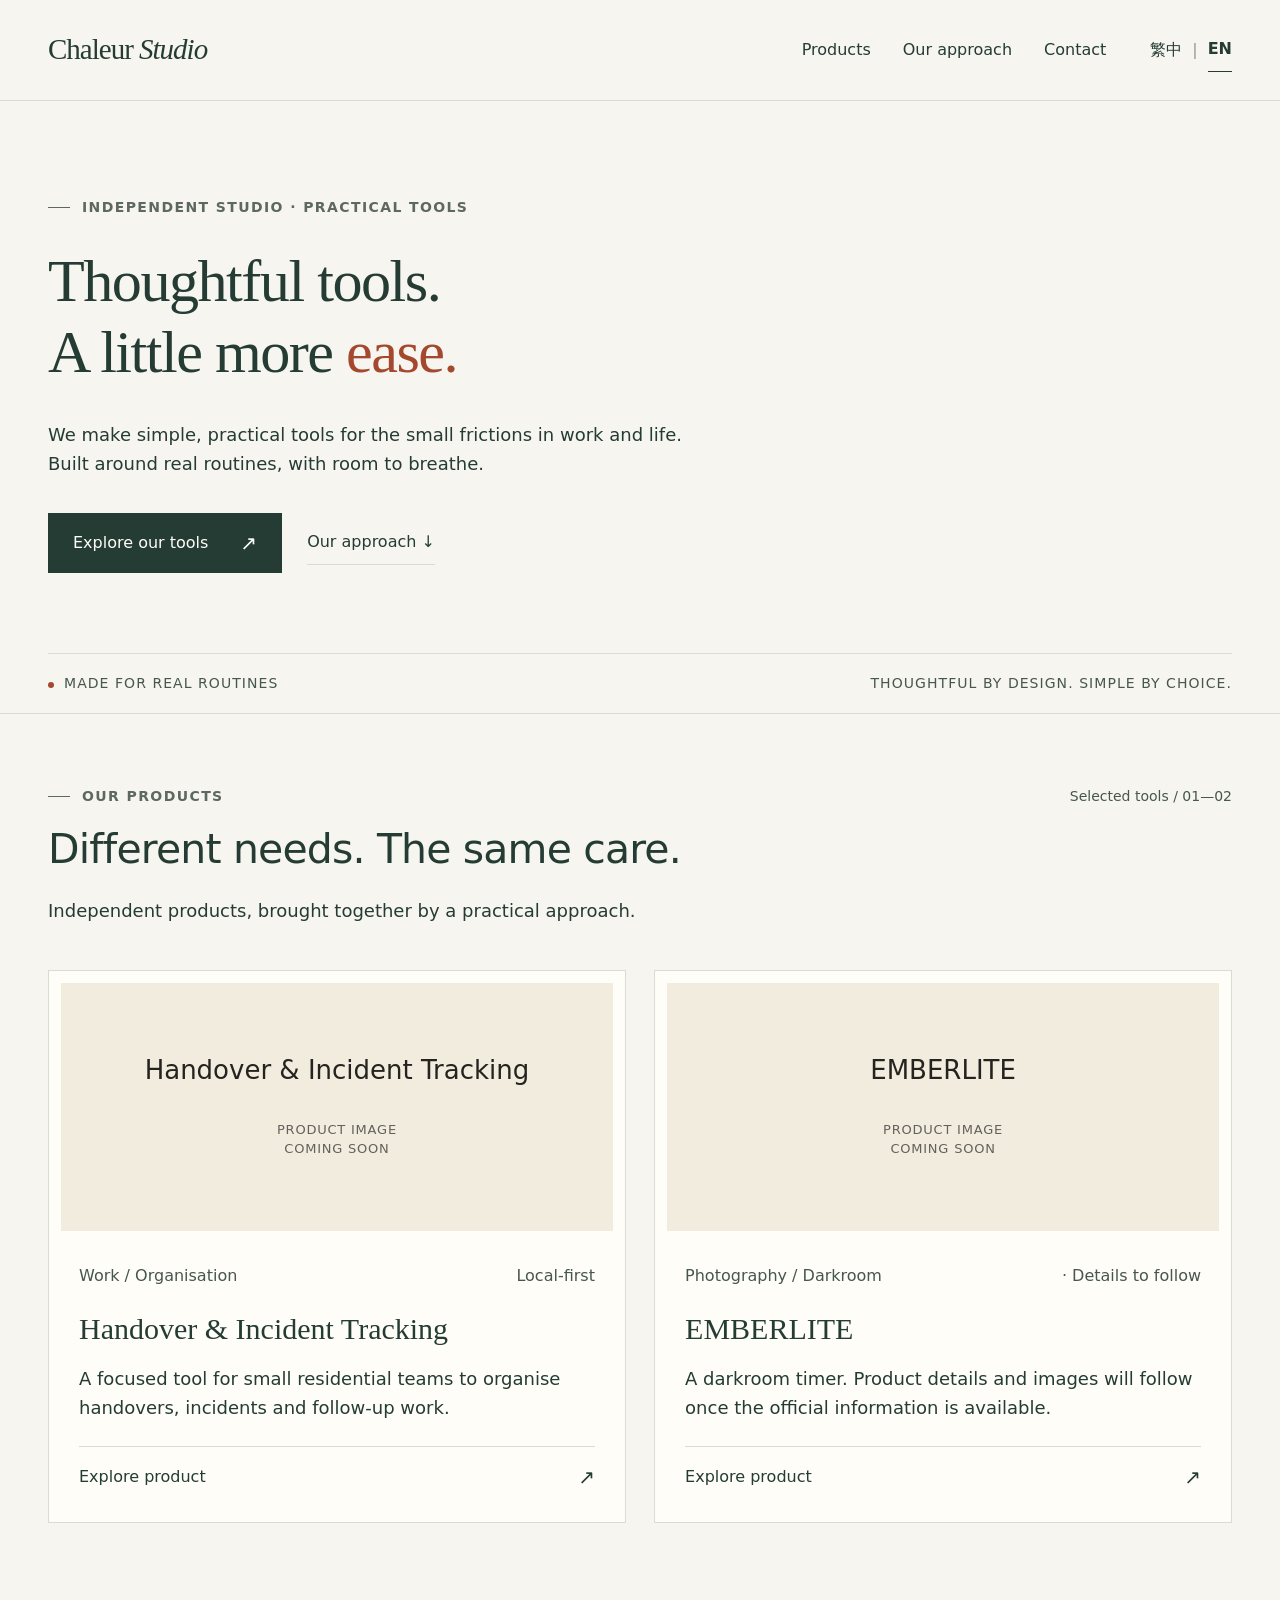
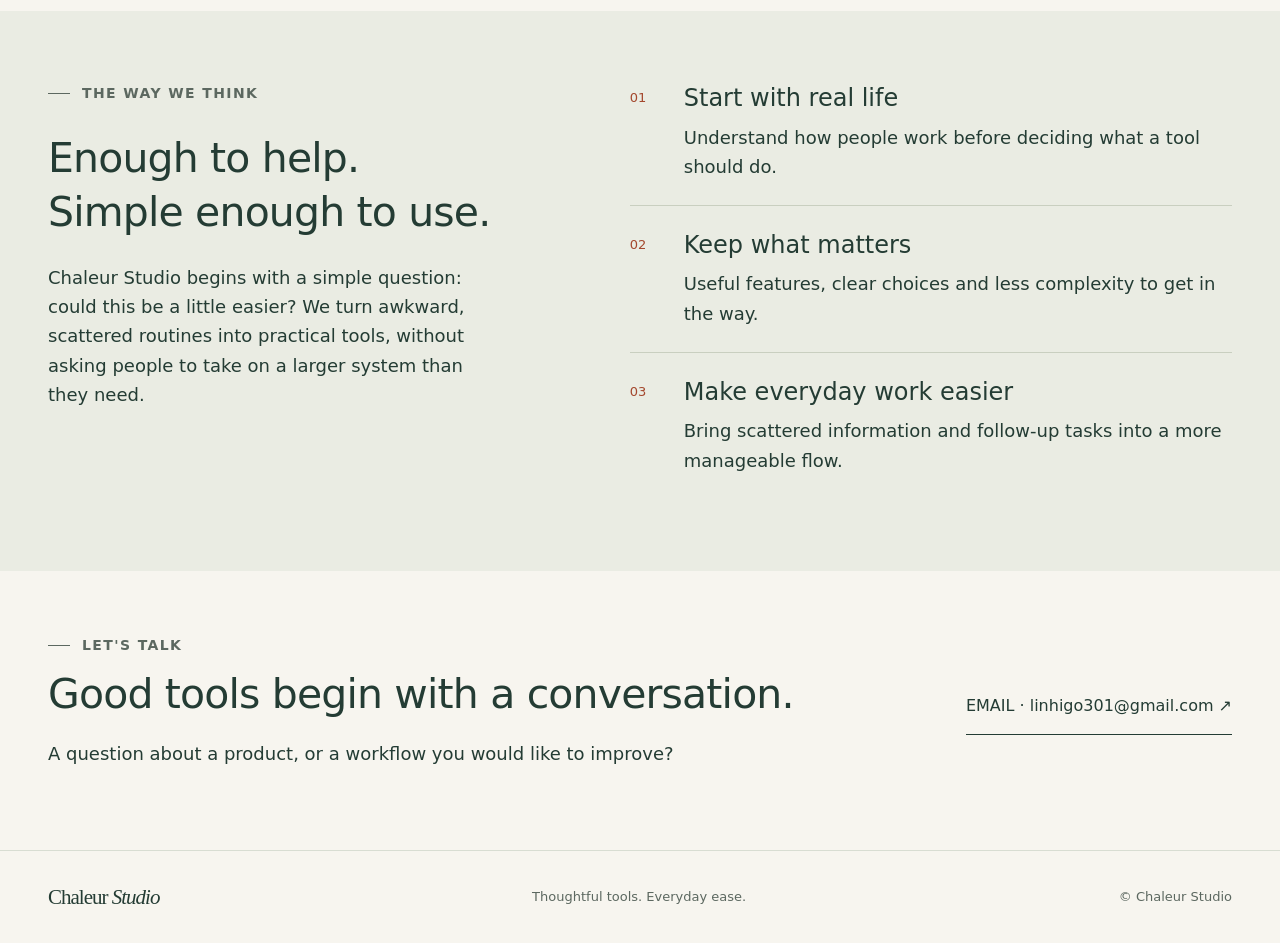
==== en/index.html @ 76243c12 "Refine homepage spacing, product alignment and supporting text hierarchy" ====
<!DOCTYPE html>
<html lang="en-GB">
<head>
<meta charset="UTF-8">
<meta name="viewport" content="width=device-width, initial-scale=1">
<meta name="description" content="Simple, practical tools for real work and everyday life. Explore independent products from Chaleur Studio.">
<meta name="theme-color" content="#f7f5ef">
<title>Chaleur Studio | Thoughtful, practical tools</title>
<link rel="alternate" hreflang="zh-TW" href="../">
<link rel="alternate" hreflang="en-GB" href="../en/">
<link rel="alternate" hreflang="x-default" href="../">
<link rel="stylesheet" href="../css/style.css?v=16990bb58be6">
<link rel="stylesheet" href="../css/home.css?v=366c74cbaa93">
<script src="../js/main.js" defer></script>
</head>
<body class="home">
<a class="skip" href="#main">Skip to content</a>
<header class="header"><div class="container header-inner"><a class="wordmark" href="../en/" aria-label="Chaleur Studio home">Chaleur <span>Studio</span></a><nav id="navigation" class="navigation" aria-label="Main navigation"><a href="../en/#products">Products</a><a href="../en/#approach">Our approach</a><a href="../en/#contact">Contact</a></nav><nav class="language" aria-label="Language"><a href="../" lang="zh-TW" hreflang="zh-TW" >繁中</a><span class="divider" aria-hidden="true">|</span><a href="../en/" lang="en-GB" hreflang="en-GB" aria-current=page>EN</a></nav><button class="menu-toggle" type="button" aria-controls="navigation" aria-expanded="false">Menu</button></div></header>
<main id="main"><div class="container"><section class="hero"><div><p class="eyebrow">Independent studio · Practical tools</p><h1>Thoughtful tools.<br>A little more <em>ease.</em></h1><p class="intro">We make simple, practical tools for the small frictions in work and life. Built around real routines, with room to breathe.</p><div class="actions"><a class="button" href="#products">Explore our tools<span class="arrow" aria-hidden="true">↗</span></a><a class="text-link" href="#approach">Our approach ↓</a></div></div></section><div class="hero-foot"><span><span class="dot"></span>Made for real routines</span><span>Thoughtful by design. Simple by choice.</span></div></div>
<section class="section products" id="products"><div class="container"><div class="section-heading"><div><div class="products-kicker"><p class="eyebrow">Our products</p><span class="section-number">Selected tools / 01—02</span></div><h2>Different needs. The same care.</h2><p>Independent products, brought together by a practical approach.</p></div></div><div class="product-grid"><article class="product-card"><div class="card-visual"><div class="placeholder-copy"><p class="placeholder-title">Handover & Incident Tracking</p><p class="placeholder-caption" lang="en-GB">PRODUCT IMAGE<br>COMING SOON</p></div></div><div class="card-content"><div class="meta"><span>Work / Organisation</span><span>Local-first</span></div><h3>Handover & Incident Tracking</h3><p>A focused tool for small residential teams to organise handovers, incidents and follow-up work.</p><a class="card-link" href="products/handover-system/"><span>Explore product</span><span class="arrow" aria-hidden="true">↗</span></a></div></article><article class="product-card"><div class="card-visual"><div class="placeholder-copy"><p class="placeholder-title">EMBERLITE</p><p class="placeholder-caption" lang="en-GB">PRODUCT IMAGE<br>COMING SOON</p></div></div><div class="card-content"><div class="meta"><span>Photography / Darkroom</span><span class="availability-note">· Details to follow</span></div><h3>EMBERLITE</h3><p>A darkroom timer. Product details and images will follow once the official information is available.</p><a class="card-link" href="products/emberlite/"><span>Explore product</span><span class="arrow" aria-hidden="true">↗</span></a></div></article></div></div></section>
<section class="section philosophy" id="approach"><div class="container philosophy-layout"><div><p class="eyebrow">The way we think</p><h2>Enough to help.<br>Simple enough to use.</h2><p class="lead">Chaleur Studio begins with a simple question: could this be a little easier? We turn awkward, scattered routines into practical tools, without asking people to take on a larger system than they need.</p></div><div><article class="principle"><span class="num">01</span><div><h3>Start with real life</h3><p>Understand how people work before deciding what a tool should do.</p></div></article><article class="principle"><span class="num">02</span><div><h3>Keep what matters</h3><p>Useful features, clear choices and less complexity to get in the way.</p></div></article><article class="principle"><span class="num">03</span><div><h3>Make everyday work easier</h3><p>Bring scattered information and follow-up tasks into a more manageable flow.</p></div></article></div></div></section><section class="contact" id="contact"><div class="container contact-inner"><div><p class="eyebrow">Let's talk</p><h2>Good tools begin with a conversation.</h2><p>A question about a product, or a workflow you would like to improve?</p></div><div class="contact-details"><a class="contact-email" href="mailto:linhigo301@gmail.com">EMAIL · linhigo301@gmail.com ↗</a></div></div></section></main>
<footer class="footer"><div class="container footer-inner"><a class="wordmark" href="../en/">Chaleur <span>Studio</span></a><p>Thoughtful tools. Everyday ease.</p><p>© Chaleur Studio</p></div></footer>
</body>
</html>
---- css/style.css ----
/* Chaleur Studio — shared styles. Typography tokens are the single source of truth. */
:root {
  --paper: #f7f5ef;
  --white: #fffdf8;
  --ink: #243c34;
  --muted: #5c6860;
  --muted-strong: #46574d;
  --line: #d8ddd2;
  --accent: #a4482e;
  --sage: #e6eadd;
  --placeholder-paper: #f2ecdf;
  --placeholder-ink: #24231f;
  --sans: "Microsoft JhengHei", "PingFang TC", "Noto Sans TC", system-ui, -apple-system, BlinkMacSystemFont, "Segoe UI", sans-serif;
  --serif: "Noto Serif TC", "Songti TC", "PMingLiU", Georgia, serif;
  --type-hero: clamp(3.5rem, 4.7vw, 4.5rem);
  --type-h2: clamp(2.5rem, 3.2vw, 3rem);
  --type-h3: 1.875rem;
  --type-principle: 1.5rem;
  --type-body: 1.125rem;
  --type-secondary: 1rem;
  --type-meta: .8125rem;
  --type-eyebrow: .875rem;
  --type-control: 1rem;
  --type-placeholder-title: clamp(1.5rem, 2vw, 1.75rem);
  --leading-hero: 1.18;
  --leading-heading: 1.3;
  --leading-body: 1.63;
}

/* Structure and component layout. */
* { box-sizing: border-box; }
html { scroll-behavior: smooth; scroll-padding-top: 100px; }
body { margin: 0; background: var(--paper); color: var(--ink); -webkit-font-smoothing: antialiased; }
a { color: inherit; text-underline-offset: 5px; }
a,button { -webkit-tap-highlight-color: transparent; }
a:focus-visible,button:focus-visible { outline: 3px solid var(--accent); outline-offset: 5px; }
::selection { background: #e1c5a7; color: var(--ink); }
.container { width: min(1184px,calc(100% - 96px)); margin-inline: auto; }
.skip { position: fixed; top: -100px; left: 16px; padding: 10px 20px; background: var(--ink); color: white; z-index: 20; }
.skip:focus { top: 10px; }
.header { border-bottom: 1px solid var(--line); background: var(--paper); }
.header-inner { min-height: 100px; display: flex; align-items: center; gap: 44px; }
.wordmark { text-decoration: none; white-space: nowrap; }
.navigation { display: flex; align-items: center; gap: 32px; margin-left: auto; }
.navigation a { text-decoration: none; }
.navigation a:hover,.language a:hover { color: var(--accent); }
.language { display: flex; align-items: center; gap: 10px; white-space: nowrap; }
.language a { text-decoration: none; }
.language [aria-current] { border-bottom: 1px solid var(--ink); }
.language .divider { color: #92998e; }
.menu-toggle { display: none; border: 1px solid var(--line); background: transparent; border-radius: 2px; color: var(--ink); padding: 6px 12px; }
.eyebrow { display: flex; align-items: center; gap: 12px; margin: 0 0 28px; }
.eyebrow::before { content: ''; width: 22px; height: 1px; background: currentColor; }
.hero { padding: 96px 0 80px; display: block; }
.hero h1 { margin: 0 0 32px; }
.hero .intro { max-width: 680px; }
.actions { display: flex; gap: 25px; align-items: center; flex-wrap: wrap; margin-top: 32px; }
.button { display: inline-flex; align-items: center; justify-content: space-between; gap: 32px; background: var(--ink); color: var(--white); padding: 13px 24px; text-decoration: none; border: 1px solid var(--ink); transition: background .18s; min-height: 48px; }
.button:hover { background: #395747; }
.text-link { text-decoration: none; border-bottom: 1px solid var(--line); padding-block: 8px; }
.hero-foot { border-top: 1px solid var(--line); padding: 18px 0; display: flex; justify-content: space-between; flex-wrap: wrap; gap: 12px 24px; }
.dot { display: inline-block; width: 6px; height: 6px; border-radius: 50%; background: var(--accent); margin-right: 10px; }
.section { padding: 90px 0; }
.section-heading { display: flex; align-items: flex-start; justify-content: space-between; gap: 28px; margin-bottom: 38px; }
.section h2,.contact h2 { margin: 0; }
.section-heading p { margin: 10px 0 0; }
.section-heading .eyebrow { margin-bottom: 12px; }
.section-number { flex-shrink: 0; margin-top: 38px; }
.products { border-top: 1px solid var(--line); }
.product-grid { display: grid; grid-template-columns: 1fr 1fr; gap: 30px; }
.product-card { border: 1px solid var(--line); background: var(--white); display: flex; flex-direction: column; min-width: 0; }
/* Product image slot: retain existing desktop/mobile heights for future images. */
.card-visual { height: 248px; flex-shrink: 0; display: flex; flex-direction: column; align-items: center; justify-content: center; gap: 16px; margin: 12px; padding: 24px; border-radius: 0; background: var(--placeholder-paper); color: var(--placeholder-ink); text-align: center; }
.placeholder-title { margin: 0; min-height: 2.6em; display: flex; align-items: center; justify-content: center; }
.placeholder-caption { margin: 0; }
.card-content { padding: 20px 30px 28px; display: flex; flex: 1; flex-direction: column; }
.meta { display: flex; justify-content: space-between; gap: 6px 16px; flex-wrap: wrap; align-items: baseline; }
.card-content h3 { margin: 15px 0 12px; }
.card-content p { min-height: 0; margin: 0 0 24px; }
.card-link { display: flex; align-items: center; justify-content: space-between; padding-top: 16px; border-top: 1px solid var(--line); text-decoration: none; margin-top: auto; min-height: 52px; }
.card-link:hover { color: var(--accent); }
.philosophy { background: #eaece3; }
.philosophy-layout { display: grid; grid-template-columns: 1fr 1.25fr; gap: 100px; }
.philosophy h2 { margin-bottom: 24px; }
.philosophy .lead { max-width: 420px; }
.principle { display: grid; grid-template-columns: 36px 1fr; gap: 18px; padding: 24px 0; border-top: 1px solid #c9cfc0; }
.principle:first-child { padding-top: 0; border-top: 0; }
.principle .num { color: var(--accent); padding-top: 4px; }
.principle h3 { margin: 0 0 8px; }
.principle p { margin: 0; }
.contact { padding: 80px 0; }
.contact-inner { display: flex; justify-content: space-between; align-items: center; gap: 32px; }
.contact .eyebrow { margin-bottom: 12px; }
.contact-email { text-decoration: none; border-bottom: 1px solid var(--ink); padding-bottom: 8px; overflow-wrap: anywhere; }
.contact-details p { text-align: left; }
.footer { border-top: 1px solid var(--line); padding: 25px 0; }
.footer-inner { display: flex; justify-content: space-between; align-items: center; gap: 20px; }
.footer .wordmark { color: var(--ink); }
.breadcrumb { margin-top: 36px; }
.breadcrumb a { text-decoration: none; }
.product-hero { max-width: 840px; padding: 60px 0; }
.product-hero h1 { margin: 0 0 24px; }
.product-hero .intro { max-width: 700px; }
.chips { display: flex; gap: 10px; flex-wrap: wrap; margin-top: 25px; }
.chip { border: 1px solid var(--line); padding: 5px 12px; border-radius: 2px; }
.detail-grid { display: grid; grid-template-columns: 1fr 2fr; gap: 64px; padding: 58px 0; border-top: 1px solid var(--line); }
.detail-grid h2 { margin: 0; }
.detail-grid p { margin: 0 0 18px; }
.feature-grid { display: grid; grid-template-columns: 1fr 1fr; gap: 14px 28px; padding: 0; margin: 0; list-style: none; }
.feature-grid li { padding: 12px 0; border-bottom: 1px solid var(--line); }
.feature-grid li::before { content: '↗'; margin-right: 10px; color: var(--accent); }
.callout { background: var(--sage); padding: 28px; border-left: 2px solid #8c9d77; }
.callout p:last-child { margin-bottom: 0; }
.market-list { display: grid; gap: 12px; }
.market-row { display: flex; justify-content: space-between; gap: 8px 20px; border-bottom: 1px solid var(--line); padding: 12px 0; flex-wrap: wrap; }
.status { white-space: nowrap; }
.screenshot-placeholder { aspect-ratio: 16/9; background: #e9ebe3; border: 1px dashed #b7bfae; display: flex; align-items: center; justify-content: center; flex-direction: column; gap: 10px; text-align: center; padding: 24px; width: 100%; }
.placeholder-icon { width: 49px; height: 35px; border: 1px solid #909e85; position: relative; margin-bottom: 8px; }
.placeholder-icon::after { content: ''; position: absolute; left: 9px; bottom: 7px; width: 25px; height: 12px; border-left: 1px solid #909e85; border-top: 1px solid #909e85; transform: skewY(-20deg); }
figure { margin: 0; }
figcaption { margin-top: 12px; }
.download-grid { display: grid; grid-template-columns: 1fr 1fr; gap: 16px; }
.download-item { border: 1px solid var(--line); padding: 22px; }
.download-item h3 { margin: 0 0 8px; }
.download-item p { margin-bottom: 18px; }
.unavailable { display: inline-block; background: #e9eae2; padding: 5px 12px; }
.product-bottom { margin: 35px 0 65px; }
.detail-grid .eyebrow { margin-bottom: 16px; }
.detail-grid > * { min-width: 0; }
.navigation a, .language a { padding-block: 8px; }
.hero > div { max-width: 1050px; }
.hero .actions { margin-top: 34px; }
.contact-inner > div { min-width: 0; }
.contact-details { flex-shrink: 0; }
.detail-grid .market-note { margin-top: 18px; }

/* Base Typography */
body { font-family: var(--sans); font-size: var(--type-body); line-height: var(--leading-body); letter-spacing: normal; }
button { font: inherit; }
/* Heading */
.hero h1, .product-hero h1 { font-family: var(--serif); font-size: var(--type-hero); font-weight: 500; line-height: var(--leading-hero); letter-spacing: -.025em; }
.hero h1 em { font-style: normal; color: var(--accent); }
.section h2, .contact h2, .detail-grid h2 { font-family: var(--sans); font-size: var(--type-h2); font-weight: 500; line-height: var(--leading-heading); letter-spacing: -.02em; text-wrap: pretty; }
.card-content h3 { font-family: var(--serif); font-size: var(--type-h3); font-weight: 500; line-height: var(--leading-heading); }
.principle h3, .download-item h3 { font-size: var(--type-principle); font-weight: 500; line-height: var(--leading-heading); }
/* Body: reading text inherits the base size and leading; no label overrides. */
.hero .intro, .product-hero .intro, .section-heading p:not(.eyebrow), .card-content p, .philosophy .lead, .principle p, .contact-inner > div:not(.contact-details) > p:not(.eyebrow), .detail-grid p:not(.eyebrow), .feature-grid li, .market-row { font-size: var(--type-body); line-height: var(--leading-body); color: var(--ink); }
.detail-grid > div { max-width: 44rem; }
/* Secondary */
.breadcrumb, .chip, .unavailable, .screenshot-placeholder span, figcaption, .meta { font-size: var(--type-secondary); color: var(--muted-strong); }
.status { font-size: var(--type-secondary); color: var(--accent); }
.screenshot-placeholder strong { font-size: var(--type-body); font-weight: 500; }
/* Metadata */
.hero-foot, .principle .num, .footer-inner, .section-number { font-size: var(--type-meta); }
.hero-foot, .footer-inner, .section-number { color: var(--muted); }
.eyebrow { font-size: var(--type-eyebrow); font-weight: 600; line-height: 1.5; letter-spacing: .1em; text-transform: uppercase; color: var(--muted); }
.hero-foot { letter-spacing: .075em; text-transform: uppercase; }
.meta { letter-spacing: normal; text-transform: none; }
/* Components */
.language [aria-current] { font-weight: 700; }
.wordmark { font-family: Georgia, 'Noto Serif TC', 'PMingLiU', serif; font-size: 29px; letter-spacing: -1px; }
.wordmark span { font-style: italic; font-weight: normal; }
.footer .wordmark { font-size: 21px; }
.placeholder-title { font-family: var(--sans); font-size: var(--type-placeholder-title); font-weight: 500; font-style: normal; line-height: var(--leading-heading); letter-spacing: normal; }
.placeholder-caption { font-family: var(--sans); font-size: var(--type-meta); font-weight: 400; line-height: 1.5; letter-spacing: .06em; }
.navigation, .language, .button, .text-link, .card-link, .js .menu-toggle { font-size: var(--type-control); }
.navigation a, .language a, .text-link { display: inline-flex; align-items: center; min-height: 44px; }
.contact-email, .contact-details p { font-family: var(--sans); font-size: var(--type-secondary); line-height: var(--leading-body); color: var(--ink); }
.contact-email { display: inline-flex; align-items: center; min-height: 48px; }
.arrow { font-size: 1.25rem; font-weight: 400; }
.hero > div, .philosophy-layout > div { min-width: 0; }
/* English keeps its own word wrapping; the logo retains its existing typeface. */
:lang(en-GB) h1, :lang(en-GB) h2, :lang(en-GB) h3 { overflow-wrap: break-word; }

/* Responsive: token changes and necessary layout adaptations only. */
@media(max-width:1000px) {
  :root { --type-hero: clamp(3rem, 6.5vw, 3.75rem); --type-h2: 2.5rem; --type-h3: 1.75rem; }
  .container { width: calc(100% - 56px); }
  .header-inner { gap: 20px; }
  .navigation { gap: 18px; }
  .hero { padding: 72px 0 64px; }
  .philosophy-layout { gap: 50px; }
  .detail-grid { gap: 35px; grid-template-columns: 1fr 2fr; }
  .card-content { padding: 20px 24px 26px; }
  .product-grid { gap: 24px; }
  .meta { flex-direction: column; align-items: flex-start; }
  .section-heading { flex-wrap: wrap; gap: 12px; }
  .section-number { margin-top: 0; }
  .contact-inner { align-items: flex-start; flex-direction: column; gap: 24px; }
  .download-grid { grid-template-columns: 1fr; }
}
@media(max-width:700px) {
  :root { --type-hero: clamp(2.375rem, 10vw, 2.75rem); --type-h2: clamp(1.875rem, 8vw, 2.25rem); --type-h3: 1.625rem; --type-body: 1.0625rem; --type-secondary: .9375rem; --type-eyebrow: .8125rem; }
  html { scroll-padding-top: 20px; }
  .container { width: calc(100% - 40px); }
  .header-inner { min-height: 80px; gap: 10px; flex-wrap: wrap; padding: 18px 0; }
  .wordmark { font-size: 24px; }
  .language { margin-left: auto; gap: 7px; }
  .navigation { width: 100%; order: 4; justify-content: space-between; gap: 18px; margin: 0; padding-top: 10px; border-top: 1px solid var(--line); }
  .js .menu-toggle { display: block; order: 3; padding: 6px 10px; min-height: 44px; }
  .js .navigation[data-open='false'] { display: none; }
  .hero { padding: 52px 0; }
  .eyebrow { margin-bottom: 22px; gap: 10px; letter-spacing: .075em; }
  .hero-foot { gap: 8px; flex-direction: column; }
  .hero-foot span:last-child { text-align: left; }
  .section { padding: 58px 0; }
  .section-heading { margin-bottom: 26px; }
  .section-number { display: none; }
  .product-grid { grid-template-columns: 1fr; gap: 24px; }
  .card-visual { height: 230px; }
  .philosophy-layout { grid-template-columns: 1fr; gap: 30px; }
  .philosophy .lead { max-width: none; }
  .contact { padding: 55px 0; }
  .contact-inner { align-items: flex-start; flex-direction: column; gap: 18px; }
  .footer-inner { align-items: flex-start; flex-direction: column; gap: 8px; }
  .footer-inner p { margin: 0; }
  .detail-grid { grid-template-columns: 1fr; gap: 22px; padding: 36px 0; }
  .product-hero { padding: 40px 0; }
  .feature-grid { gap: 8px 18px; }
  .screenshot-placeholder { min-height: 210px; }
  .product-bottom { margin-bottom: 40px; }
  .hero .intro br { display: none; }
  .hero .eyebrow { flex-wrap: wrap; }
  .card-content { padding: 20px 24px 24px; }
  .contact-details { max-width: 100%; }
  .market-row { flex-direction: column; gap: 4px; }
}
@media(max-width:380px) {
  .header-inner { gap: 9px; }
  .feature-grid { grid-template-columns: 1fr; }
  .header-inner .wordmark { flex-basis: 100%; }
  .language { margin-left: 0; margin-right: auto; }
  .card-content { padding-inline: 18px; }
}
@media(prefers-reduced-motion:reduce) {
  html { scroll-behavior: auto; }
  *,*::before,*::after { transition: none!important; }
}
---- css/home.css ----
/* Homepage spacing and component hierarchy; shared typography tokens stay unchanged. */
.home .hero-foot { align-items: center; font-size: 14px; color: var(--muted-strong); }
.home .products { padding: 72px 0 88px; }
.home .philosophy { padding: 72px 0; }
.home .contact { padding: 64px 0; }
.home .footer { padding: 22px 0; }
.home .section-heading { margin-bottom: 44px; }
.home .section-heading > div { width: 100%; min-width: 0; }
.products-kicker { display: flex; justify-content: space-between; align-items: center; gap: 24px; margin-bottom: 16px; }
.home .products-kicker .eyebrow { margin: 0; }
.home .section-number { display: block; margin: 0; font-size: 14px; font-weight: 500; line-height: 1.5; color: var(--muted-strong); }
.home .section-heading p:not(.eyebrow) { margin: 20px 0 0; }
.home .product-grid { gap: clamp(24px, 2.2vw, 32px); max-width: 1184px; }
.home .card-visual { margin-bottom: 0; }
.placeholder-copy { display: flex; flex-direction: column; align-items: center; justify-content: center; gap: 32px; max-width: 100%; }
.home .placeholder-title { min-height: 0; font-size: clamp(26px, 2vw, 30px); font-weight: 500; }
.home .placeholder-caption { font-size: 13px; color: #62615c; }
.home .card-content { padding: 32px 30px 28px; }
.home .card-content h3 { margin: 20px 0 16px; }
.home .card-content p { margin-bottom: 24px; }
.home .card-link { padding-top: 12px; min-height: 48px; }
.availability-note { font-size: var(--type-secondary); white-space: nowrap; }
@media(max-width:1100px) {
  .home .products { padding: 64px 0 72px; }
  .home .philosophy { padding: 64px 0; }
  .home .contact { padding: 56px 0; }
  .home .section-heading { margin-bottom: 40px; }
  .home .card-content { padding: 30px 24px 26px; }
  .home .meta { flex-direction: column; align-items: flex-start; gap: 6px; }
}
@media(max-width:700px) {
  .home .hero-foot { align-items: flex-start; font-size: 13px; gap: 10px; }
  .home .products { padding: 48px 0 56px; }
  .home .philosophy { padding: 48px 0; }
  .home .contact { padding: 40px 0; }
  .home .footer { padding: 20px 0; }
  .home .section-heading { margin-bottom: 36px; }
  .home .section-heading p:not(.eyebrow) { margin-top: 16px; }
  .products-kicker { gap: 12px; flex-wrap: wrap; }
  .home .product-grid { gap: 36px; }
  .home .card-visual { height: 220px; }
  .home .card-content { padding: 28px 24px 24px; }
}
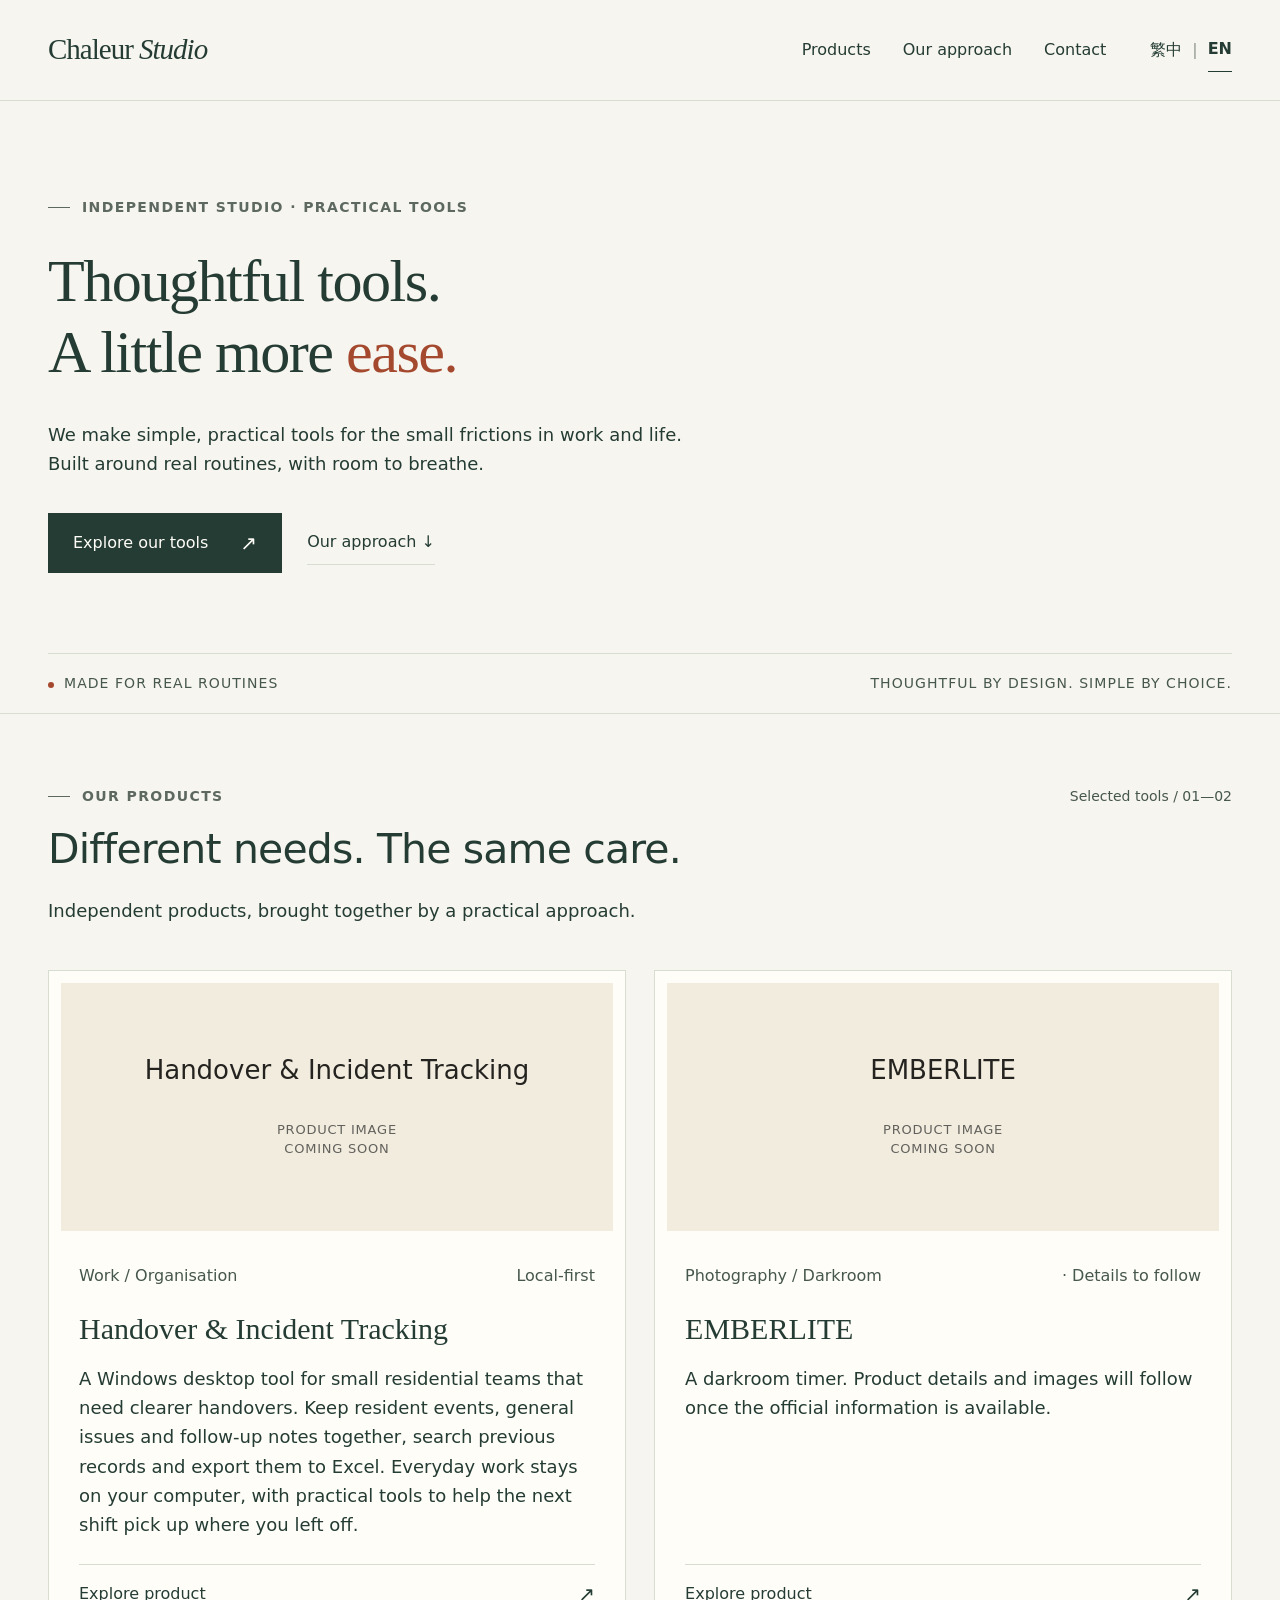
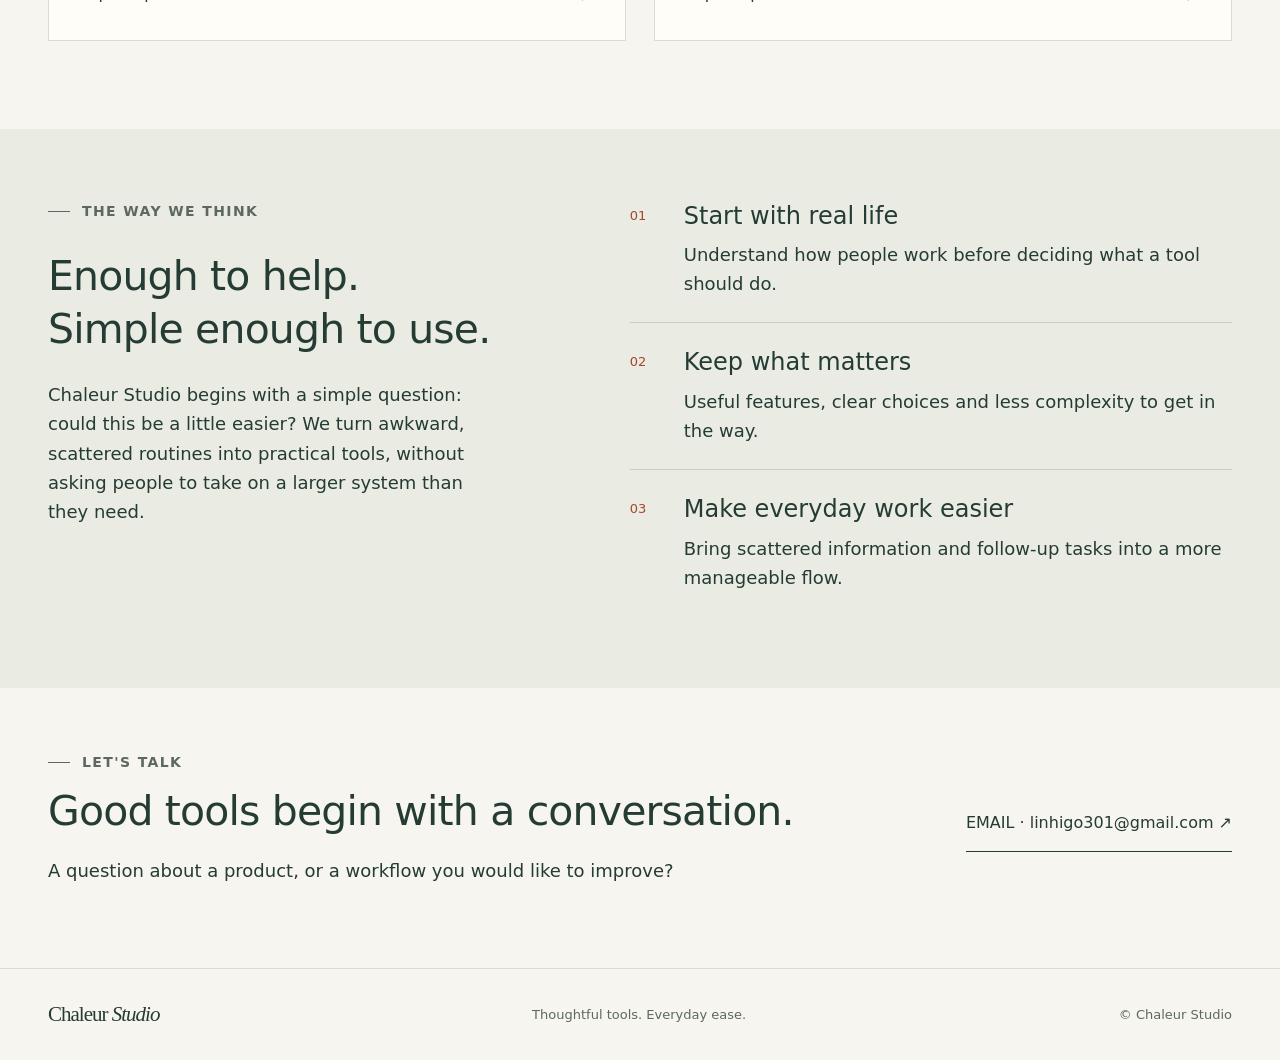
==== commit ab40e73c: "Publish bilingual handover product page with six demo screenshots" ====
--- a/en/index.html
+++ b/en/index.html
@@ -9,7 +9,7 @@
 <link rel="alternate" hreflang="zh-TW" href="../">
 <link rel="alternate" hreflang="en-GB" href="../en/">
 <link rel="alternate" hreflang="x-default" href="../">
-<link rel="stylesheet" href="../css/style.css?v=16990bb58be6">
+<link rel="stylesheet" href="../css/style.css?v=08535d0caf4a">
 <link rel="stylesheet" href="../css/home.css?v=366c74cbaa93">
 <script src="../js/main.js" defer></script>
 </head>
@@ -17,7 +17,7 @@
 <a class="skip" href="#main">Skip to content</a>
 <header class="header"><div class="container header-inner"><a class="wordmark" href="../en/" aria-label="Chaleur Studio home">Chaleur <span>Studio</span></a><nav id="navigation" class="navigation" aria-label="Main navigation"><a href="../en/#products">Products</a><a href="../en/#approach">Our approach</a><a href="../en/#contact">Contact</a></nav><nav class="language" aria-label="Language"><a href="../" lang="zh-TW" hreflang="zh-TW" >繁中</a><span class="divider" aria-hidden="true">|</span><a href="../en/" lang="en-GB" hreflang="en-GB" aria-current=page>EN</a></nav><button class="menu-toggle" type="button" aria-controls="navigation" aria-expanded="false">Menu</button></div></header>
 <main id="main"><div class="container"><section class="hero"><div><p class="eyebrow">Independent studio · Practical tools</p><h1>Thoughtful tools.<br>A little more <em>ease.</em></h1><p class="intro">We make simple, practical tools for the small frictions in work and life. Built around real routines, with room to breathe.</p><div class="actions"><a class="button" href="#products">Explore our tools<span class="arrow" aria-hidden="true">↗</span></a><a class="text-link" href="#approach">Our approach ↓</a></div></div></section><div class="hero-foot"><span><span class="dot"></span>Made for real routines</span><span>Thoughtful by design. Simple by choice.</span></div></div>
-<section class="section products" id="products"><div class="container"><div class="section-heading"><div><div class="products-kicker"><p class="eyebrow">Our products</p><span class="section-number">Selected tools / 01—02</span></div><h2>Different needs. The same care.</h2><p>Independent products, brought together by a practical approach.</p></div></div><div class="product-grid"><article class="product-card"><div class="card-visual"><div class="placeholder-copy"><p class="placeholder-title">Handover & Incident Tracking</p><p class="placeholder-caption" lang="en-GB">PRODUCT IMAGE<br>COMING SOON</p></div></div><div class="card-content"><div class="meta"><span>Work / Organisation</span><span>Local-first</span></div><h3>Handover & Incident Tracking</h3><p>A focused tool for small residential teams to organise handovers, incidents and follow-up work.</p><a class="card-link" href="products/handover-system/"><span>Explore product</span><span class="arrow" aria-hidden="true">↗</span></a></div></article><article class="product-card"><div class="card-visual"><div class="placeholder-copy"><p class="placeholder-title">EMBERLITE</p><p class="placeholder-caption" lang="en-GB">PRODUCT IMAGE<br>COMING SOON</p></div></div><div class="card-content"><div class="meta"><span>Photography / Darkroom</span><span class="availability-note">· Details to follow</span></div><h3>EMBERLITE</h3><p>A darkroom timer. Product details and images will follow once the official information is available.</p><a class="card-link" href="products/emberlite/"><span>Explore product</span><span class="arrow" aria-hidden="true">↗</span></a></div></article></div></div></section>
+<section class="section products" id="products"><div class="container"><div class="section-heading"><div><div class="products-kicker"><p class="eyebrow">Our products</p><span class="section-number">Selected tools / 01—02</span></div><h2>Different needs. The same care.</h2><p>Independent products, brought together by a practical approach.</p></div></div><div class="product-grid"><article class="product-card"><div class="card-visual"><div class="placeholder-copy"><p class="placeholder-title">Handover & Incident Tracking</p><p class="placeholder-caption" lang="en-GB">PRODUCT IMAGE<br>COMING SOON</p></div></div><div class="card-content"><div class="meta"><span>Work / Organisation</span><span>Local-first</span></div><h3>Handover & Incident Tracking</h3><p>A Windows desktop tool for small residential teams that need clearer handovers. Keep resident events, general issues and follow-up notes together, search previous records and export them to Excel. Everyday work stays on your computer, with practical tools to help the next shift pick up where you left off.</p><a class="card-link" href="products/handover-system/"><span>Explore product</span><span class="arrow" aria-hidden="true">↗</span></a></div></article><article class="product-card"><div class="card-visual"><div class="placeholder-copy"><p class="placeholder-title">EMBERLITE</p><p class="placeholder-caption" lang="en-GB">PRODUCT IMAGE<br>COMING SOON</p></div></div><div class="card-content"><div class="meta"><span>Photography / Darkroom</span><span class="availability-note">· Details to follow</span></div><h3>EMBERLITE</h3><p>A darkroom timer. Product details and images will follow once the official information is available.</p><a class="card-link" href="products/emberlite/"><span>Explore product</span><span class="arrow" aria-hidden="true">↗</span></a></div></article></div></div></section>
 <section class="section philosophy" id="approach"><div class="container philosophy-layout"><div><p class="eyebrow">The way we think</p><h2>Enough to help.<br>Simple enough to use.</h2><p class="lead">Chaleur Studio begins with a simple question: could this be a little easier? We turn awkward, scattered routines into practical tools, without asking people to take on a larger system than they need.</p></div><div><article class="principle"><span class="num">01</span><div><h3>Start with real life</h3><p>Understand how people work before deciding what a tool should do.</p></div></article><article class="principle"><span class="num">02</span><div><h3>Keep what matters</h3><p>Useful features, clear choices and less complexity to get in the way.</p></div></article><article class="principle"><span class="num">03</span><div><h3>Make everyday work easier</h3><p>Bring scattered information and follow-up tasks into a more manageable flow.</p></div></article></div></div></section><section class="contact" id="contact"><div class="container contact-inner"><div><p class="eyebrow">Let's talk</p><h2>Good tools begin with a conversation.</h2><p>A question about a product, or a workflow you would like to improve?</p></div><div class="contact-details"><a class="contact-email" href="mailto:linhigo301@gmail.com">EMAIL · linhigo301@gmail.com ↗</a></div></div></section></main>
 <footer class="footer"><div class="container footer-inner"><a class="wordmark" href="../en/">Chaleur <span>Studio</span></a><p>Thoughtful tools. Everyday ease.</p><p>© Chaleur Studio</p></div></footer>
 </body>
--- a/css/style.css
+++ b/css/style.css
@@ -236,3 +236,25 @@
   html { scroll-behavior: auto; }
   *,*::before,*::after { transition: none!important; }
 }
+
+/* Product handoff screenshots keep their native aspect ratio and original pixels. */
+.preview-notice { padding: 24px 28px; margin-bottom: 28px; border-left: 3px solid var(--accent); background: var(--sage); }
+.preview-notice strong { font-size: var(--type-eyebrow); letter-spacing: .08em; color: var(--accent); }
+.preview-notice p { margin: 10px 0 0; }
+.product-screen img { display: block; width: 100%; max-width: 100%; height: auto; border: 1px solid var(--line); }
+.product-screen > a { display: block; }
+.product-screen figcaption { max-width: 960px; }
+.screen-note { display: block; margin: 6px 0; }
+.workflow-feature { padding-bottom: 56px; }
+.workflow-feature .detail-grid { padding-bottom: 28px; }
+.pending-list { margin: 0 0 24px; padding-left: 1.3em; }
+.pending-list li { padding-bottom: 12px; }
+.version-detail { padding: 28px 0; border-block: 1px solid var(--line); }
+.version-detail summary { cursor: pointer; padding: 12px 0; font-size: var(--type-body); }
+.version-detail summary:focus-visible { outline: 3px solid var(--accent); outline-offset: 4px; }
+@media(max-width:700px) {
+  .preview-notice { padding: 20px; }
+  .workflow-feature { padding-bottom: 36px; }
+}
+
+.supplemental-screen { max-width: 956px; margin-inline: auto; }
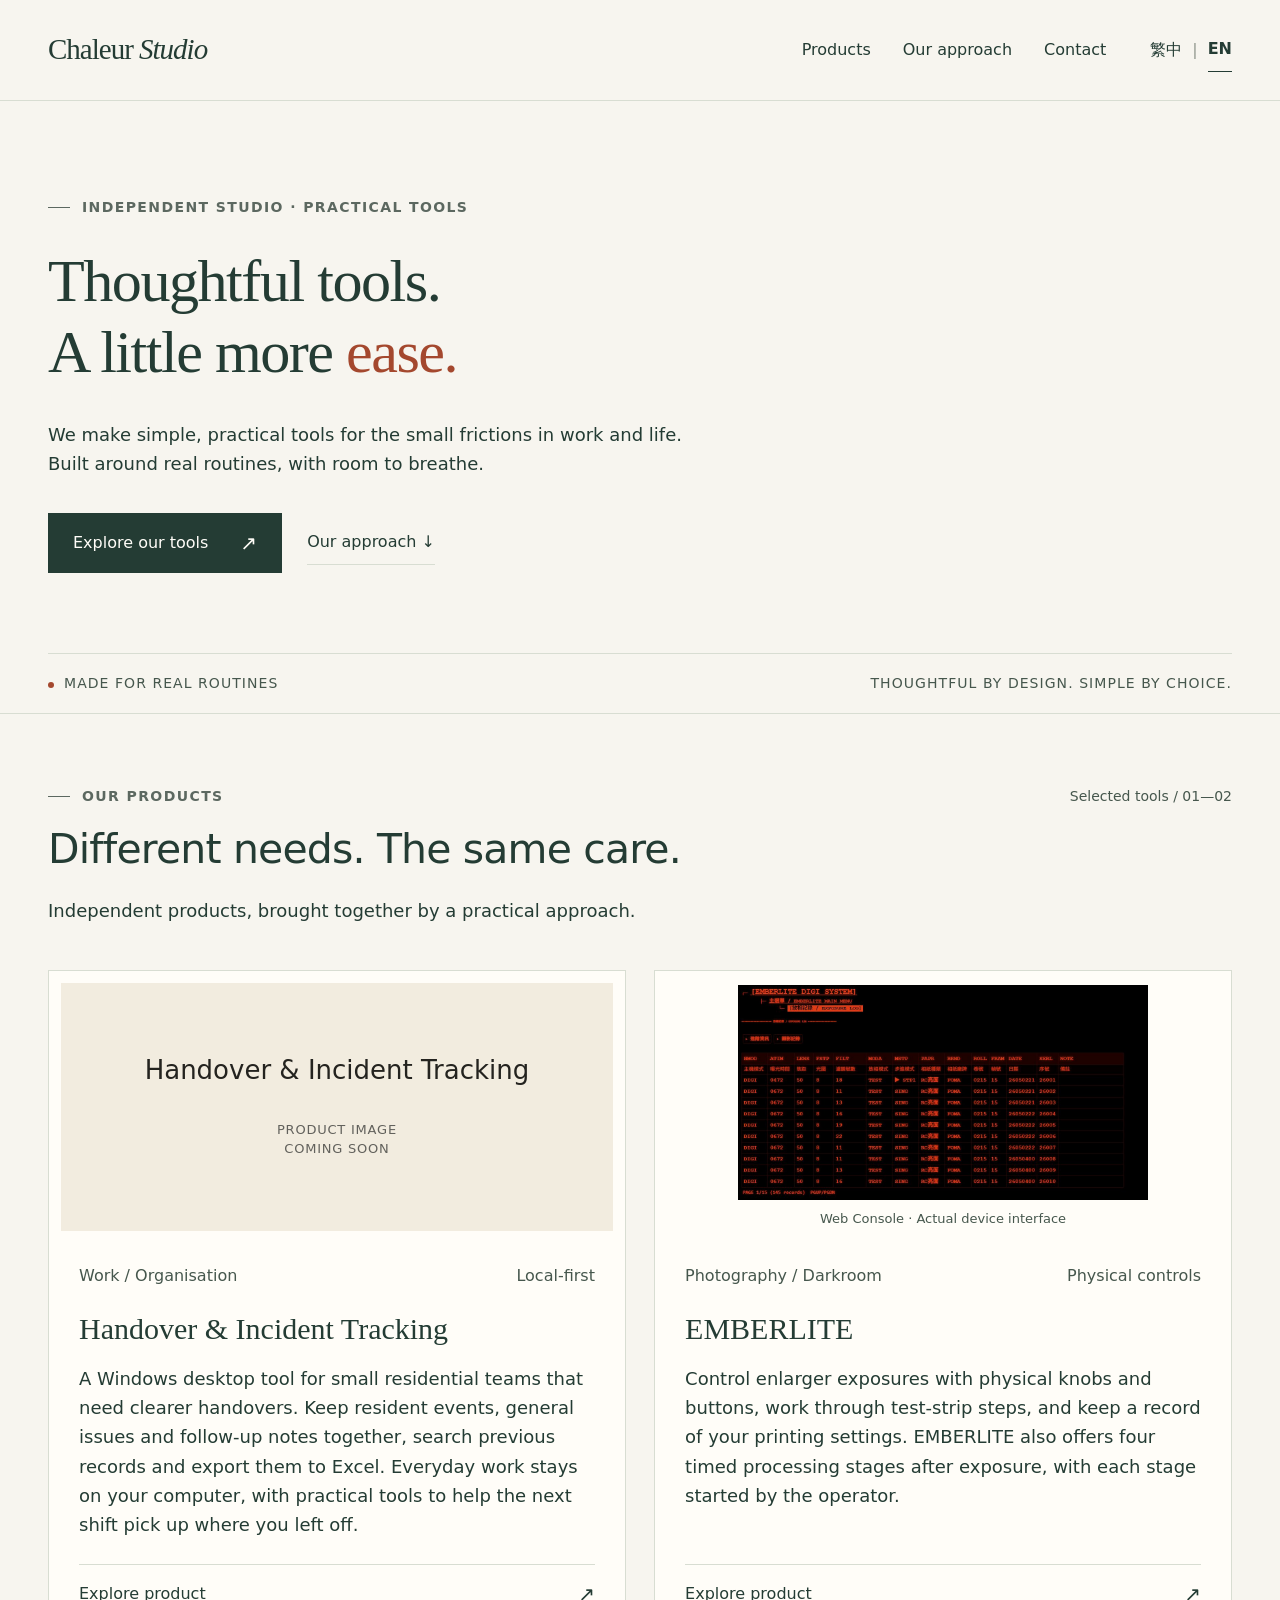
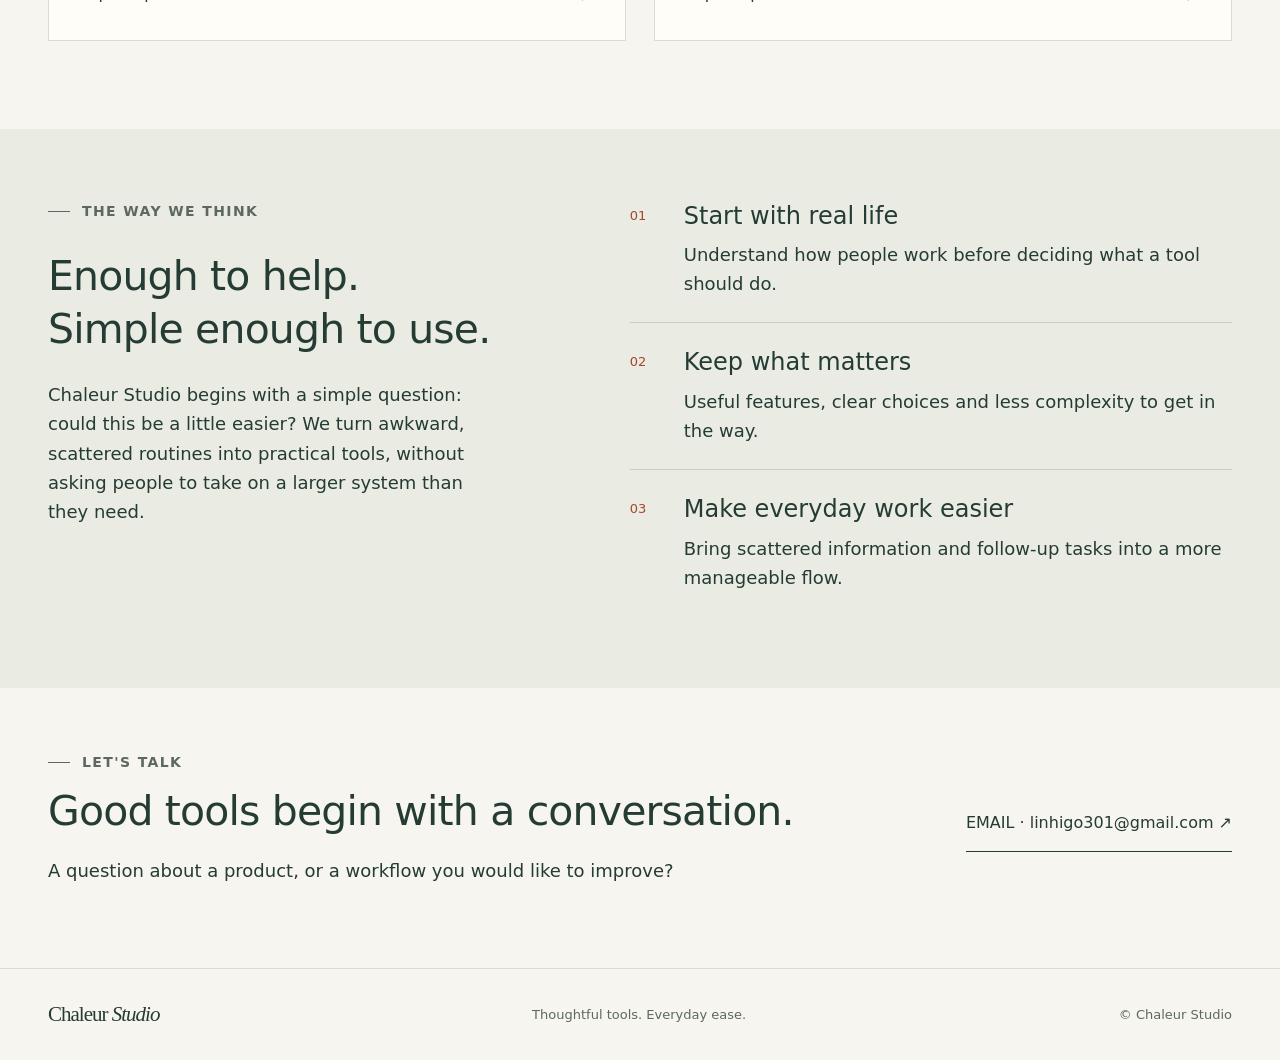
==== commit a79d4c09: "Add bilingual EMBERLITE product pages and device screenshots" ====
--- a/en/index.html
+++ b/en/index.html
@@ -9,7 +9,7 @@
 <link rel="alternate" hreflang="zh-TW" href="../">
 <link rel="alternate" hreflang="en-GB" href="../en/">
 <link rel="alternate" hreflang="x-default" href="../">
-<link rel="stylesheet" href="../css/style.css?v=08535d0caf4a">
+<link rel="stylesheet" href="../css/style.css?v=emberlite1">
 <link rel="stylesheet" href="../css/home.css?v=366c74cbaa93">
 <script src="../js/main.js" defer></script>
 </head>
@@ -17,7 +17,7 @@
 <a class="skip" href="#main">Skip to content</a>
 <header class="header"><div class="container header-inner"><a class="wordmark" href="../en/" aria-label="Chaleur Studio home">Chaleur <span>Studio</span></a><nav id="navigation" class="navigation" aria-label="Main navigation"><a href="../en/#products">Products</a><a href="../en/#approach">Our approach</a><a href="../en/#contact">Contact</a></nav><nav class="language" aria-label="Language"><a href="../" lang="zh-TW" hreflang="zh-TW" >繁中</a><span class="divider" aria-hidden="true">|</span><a href="../en/" lang="en-GB" hreflang="en-GB" aria-current=page>EN</a></nav><button class="menu-toggle" type="button" aria-controls="navigation" aria-expanded="false">Menu</button></div></header>
 <main id="main"><div class="container"><section class="hero"><div><p class="eyebrow">Independent studio · Practical tools</p><h1>Thoughtful tools.<br>A little more <em>ease.</em></h1><p class="intro">We make simple, practical tools for the small frictions in work and life. Built around real routines, with room to breathe.</p><div class="actions"><a class="button" href="#products">Explore our tools<span class="arrow" aria-hidden="true">↗</span></a><a class="text-link" href="#approach">Our approach ↓</a></div></div></section><div class="hero-foot"><span><span class="dot"></span>Made for real routines</span><span>Thoughtful by design. Simple by choice.</span></div></div>
-<section class="section products" id="products"><div class="container"><div class="section-heading"><div><div class="products-kicker"><p class="eyebrow">Our products</p><span class="section-number">Selected tools / 01—02</span></div><h2>Different needs. The same care.</h2><p>Independent products, brought together by a practical approach.</p></div></div><div class="product-grid"><article class="product-card"><div class="card-visual"><div class="placeholder-copy"><p class="placeholder-title">Handover & Incident Tracking</p><p class="placeholder-caption" lang="en-GB">PRODUCT IMAGE<br>COMING SOON</p></div></div><div class="card-content"><div class="meta"><span>Work / Organisation</span><span>Local-first</span></div><h3>Handover & Incident Tracking</h3><p>A Windows desktop tool for small residential teams that need clearer handovers. Keep resident events, general issues and follow-up notes together, search previous records and export them to Excel. Everyday work stays on your computer, with practical tools to help the next shift pick up where you left off.</p><a class="card-link" href="products/handover-system/"><span>Explore product</span><span class="arrow" aria-hidden="true">↗</span></a></div></article><article class="product-card"><div class="card-visual"><div class="placeholder-copy"><p class="placeholder-title">EMBERLITE</p><p class="placeholder-caption" lang="en-GB">PRODUCT IMAGE<br>COMING SOON</p></div></div><div class="card-content"><div class="meta"><span>Photography / Darkroom</span><span class="availability-note">· Details to follow</span></div><h3>EMBERLITE</h3><p>A darkroom timer. Product details and images will follow once the official information is available.</p><a class="card-link" href="products/emberlite/"><span>Explore product</span><span class="arrow" aria-hidden="true">↗</span></a></div></article></div></div></section>
+<section class="section products" id="products"><div class="container"><div class="section-heading"><div><div class="products-kicker"><p class="eyebrow">Our products</p><span class="section-number">Selected tools / 01—02</span></div><h2>Different needs. The same care.</h2><p>Independent products, brought together by a practical approach.</p></div></div><div class="product-grid"><article class="product-card"><div class="card-visual"><div class="placeholder-copy"><p class="placeholder-title">Handover & Incident Tracking</p><p class="placeholder-caption" lang="en-GB">PRODUCT IMAGE<br>COMING SOON</p></div></div><div class="card-content"><div class="meta"><span>Work / Organisation</span><span>Local-first</span></div><h3>Handover & Incident Tracking</h3><p>A Windows desktop tool for small residential teams that need clearer handovers. Keep resident events, general issues and follow-up notes together, search previous records and export them to Excel. Everyday work stays on your computer, with practical tools to help the next shift pick up where you left off.</p><a class="card-link" href="products/handover-system/"><span>Explore product</span><span class="arrow" aria-hidden="true">↗</span></a></div></article><article class="product-card"><figure class="card-visual emberlite-card-visual"><img src="../images/emberlite/emberlite-exposure-log.png" alt="EMBERLITE Web Console — Exposure Log" width="1200" height="630" loading="lazy"><figcaption>Web Console · Actual device interface</figcaption></figure><div class="card-content"><div class="meta"><span>Photography / Darkroom</span><span>Physical controls</span></div><h3>EMBERLITE</h3><p>Control enlarger exposures with physical knobs and buttons, work through test-strip steps, and keep a record of your printing settings. EMBERLITE also offers four timed processing stages after exposure, with each stage started by the operator.</p><a class="card-link" href="products/emberlite/"><span>Explore product</span><span class="arrow" aria-hidden="true">↗</span></a></div></article></div></div></section>
 <section class="section philosophy" id="approach"><div class="container philosophy-layout"><div><p class="eyebrow">The way we think</p><h2>Enough to help.<br>Simple enough to use.</h2><p class="lead">Chaleur Studio begins with a simple question: could this be a little easier? We turn awkward, scattered routines into practical tools, without asking people to take on a larger system than they need.</p></div><div><article class="principle"><span class="num">01</span><div><h3>Start with real life</h3><p>Understand how people work before deciding what a tool should do.</p></div></article><article class="principle"><span class="num">02</span><div><h3>Keep what matters</h3><p>Useful features, clear choices and less complexity to get in the way.</p></div></article><article class="principle"><span class="num">03</span><div><h3>Make everyday work easier</h3><p>Bring scattered information and follow-up tasks into a more manageable flow.</p></div></article></div></div></section><section class="contact" id="contact"><div class="container contact-inner"><div><p class="eyebrow">Let's talk</p><h2>Good tools begin with a conversation.</h2><p>A question about a product, or a workflow you would like to improve?</p></div><div class="contact-details"><a class="contact-email" href="mailto:linhigo301@gmail.com">EMAIL · linhigo301@gmail.com ↗</a></div></div></section></main>
 <footer class="footer"><div class="container footer-inner"><a class="wordmark" href="../en/">Chaleur <span>Studio</span></a><p>Thoughtful tools. Everyday ease.</p><p>© Chaleur Studio</p></div></footer>
 </body>
--- a/css/style.css
+++ b/css/style.css
@@ -237,24 +237,82 @@
   *,*::before,*::after { transition: none!important; }
 }
 
-/* Product handoff screenshots keep their native aspect ratio and original pixels. */
-.preview-notice { padding: 24px 28px; margin-bottom: 28px; border-left: 3px solid var(--accent); background: var(--sage); }
-.preview-notice strong { font-size: var(--type-eyebrow); letter-spacing: .08em; color: var(--accent); }
-.preview-notice p { margin: 10px 0 0; }
-.product-screen img { display: block; width: 100%; max-width: 100%; height: auto; border: 1px solid var(--line); }
-.product-screen > a { display: block; }
-.product-screen figcaption { max-width: 960px; }
-.screen-note { display: block; margin: 6px 0; }
-.workflow-feature { padding-bottom: 56px; }
-.workflow-feature .detail-grid { padding-bottom: 28px; }
-.pending-list { margin: 0 0 24px; padding-left: 1.3em; }
-.pending-list li { padding-bottom: 12px; }
-.version-detail { padding: 28px 0; border-block: 1px solid var(--line); }
-.version-detail summary { cursor: pointer; padding: 12px 0; font-size: var(--type-body); }
-.version-detail summary:focus-visible { outline: 3px solid var(--accent); outline-offset: 4px; }
+/* Product content and screenshot components (WEB-005 / WEB-006). */
+.handover-page .product-hero { padding-block: 44px; }
+.handover-page .product-hero > p:not(.eyebrow) { max-width: 640px; }
+.preview-notice { padding: 16px 22px; margin-bottom: 24px; border-left: 2px solid var(--line); color: var(--muted-strong); }
+.preview-notice p { margin: 0; font-size: var(--type-secondary); }
+.product-screen-frame { display: block; width: 100%; border: 1px solid var(--line); }
+.product-screen-frame img { display: block; width: 100%; height: auto; }
+.calendar-screen { width: 100%; max-width: 956px; margin-inline: auto; }
+.product-screen figcaption { display: flex; align-items: baseline; gap: 8px 16px; flex-wrap: wrap; }
+.screen-caption { flex-basis: 100%; }
+.screen-badge { font-size: var(--type-meta); color: var(--muted); }
+.handover-page .detail-grid { grid-template-columns: minmax(0,1fr) minmax(0,1.2fr); gap: 48px; padding-block: 44px; }
+.handover-page .detail-grid > div { max-width: 640px; }
+.handover-page .detail-grid p:last-child { margin-bottom: 0; }
+.workflow-feature { padding-bottom: 48px; }
+.workflow-feature .detail-grid { padding-bottom: 24px; }
+.handover-page .feature-heading-grid { row-gap: 16px; }
+.feature-heading-grid > .eyebrow { grid-column: 1 / -1; margin: 0; }
+.capability-grid { display: grid; grid-template-columns: 1fr 1fr; gap: 28px; }
+.capability-group { min-width: 0; }
+.capability-group h3 { margin: 0 0 12px; font-size: var(--type-principle); font-weight: 500; line-height: var(--leading-heading); }
+.capability-group ul { padding-left: 1.2em; margin: 0; }
+.capability-group li + li { margin-top: 6px; }
+.handover-page .product-note { font-size: var(--type-secondary); color: var(--muted-strong); margin-top: 18px; }
+.product-specs { width: 100%; border-collapse: collapse; text-align: left; }
+.product-specs th, .product-specs td { padding: 12px 16px; border-bottom: 1px solid var(--line); }
+.product-specs thead { background: var(--sage); }
+.product-specs th { font-weight: 500; }
+.product-specs tbody th { width: 36%; }
+.handover-page .download-item { display: flex; flex-direction: column; border: 0; border-top: 1px solid var(--line); padding: 22px 0; }
+.handover-page .download-item .download-meta { font-size: var(--type-secondary); color: var(--muted-strong); margin: auto 0 12px; }
+.handover-page .download-item .button { align-self: flex-start; }
+.handover-page .download-item .unavailable { align-self: flex-start; margin-top: auto; }
+.handover-page .contact { border-top: 1px solid var(--line); }
+.handover-page .contact-inner > div:first-child { max-width: 640px; }
+.handover-page .product-bottom { margin-top: 0; }
+@media(max-width:1000px) {
+  .handover-page .detail-grid { grid-template-columns: 1fr; gap: 20px; }
+}
 @media(max-width:700px) {
-  .preview-notice { padding: 20px; }
+  .handover-page .product-hero { padding-block: 32px; }
+  .preview-notice { padding: 16px; }
+  .handover-page .detail-grid { padding-block: 32px; gap: 16px; }
   .workflow-feature { padding-bottom: 36px; }
-}
-
-.supplemental-screen { max-width: 956px; margin-inline: auto; }
+  .workflow-feature .detail-grid { padding-bottom: 20px; }
+  .capability-grid { grid-template-columns: 1fr; gap: 24px; }
+  .product-specs th, .product-specs td { padding: 12px 10px; }
+}
+
+@media(min-width:1001px) {
+  .handover-page .product-summary-grid { align-items: center; }
+}
+/* EMBERLITE uses the shared product rhythm with intact device screenshots. */
+.emberlite-page .product-hero { padding-block: 44px; }
+.emberlite-page .product-subtitle { margin: -6px 0 24px; font-size: var(--type-h3); line-height: var(--leading-heading); }
+.emberlite-page .detail-grid { grid-template-columns: minmax(0,1fr) minmax(0,1.2fr); gap: 16px 48px; padding-block: 44px; }
+.emberlite-page .detail-grid > div { max-width: 640px; }
+.emberlite-page .detail-grid p:last-child { margin-bottom: 0; }
+.emberlite-page .workflow-feature .detail-grid { padding-bottom: 24px; }
+.emberlite-page .product-screen { max-width: 1200px; margin-inline: auto; }
+.emberlite-page #spectrum .product-screen { max-width: 1060px; }
+.emberlite-page .contact { border-top: 1px solid var(--line); }
+.emberlite-page .contact-inner > div:first-child { max-width: 640px; }
+.emberlite-page .product-bottom { margin-top: 0; }
+.emberlite-setup { margin: 0; }
+.emberlite-setup > div + div { margin-top: 24px; }
+.emberlite-setup dt { font-weight: 600; margin-bottom: 6px; }
+.emberlite-setup dd { margin: 0; }
+.emberlite-card-visual { padding: 0; gap: 8px; background: transparent; }
+.emberlite-card-visual img { display: block; width: 100%; min-height: 0; height: auto; max-height: 215px; object-fit: contain; }
+.emberlite-card-visual figcaption { margin: 0; font-size: var(--type-meta); }
+@media(max-width:1000px) {
+  .emberlite-page .detail-grid { grid-template-columns: 1fr; gap: 20px; }
+}
+@media(max-width:700px) {
+  .emberlite-page .product-hero { padding-block: 32px; }
+  .emberlite-page .detail-grid { padding-block: 32px; gap: 16px; }
+  .emberlite-page .workflow-feature .detail-grid { padding-bottom: 20px; }
+}
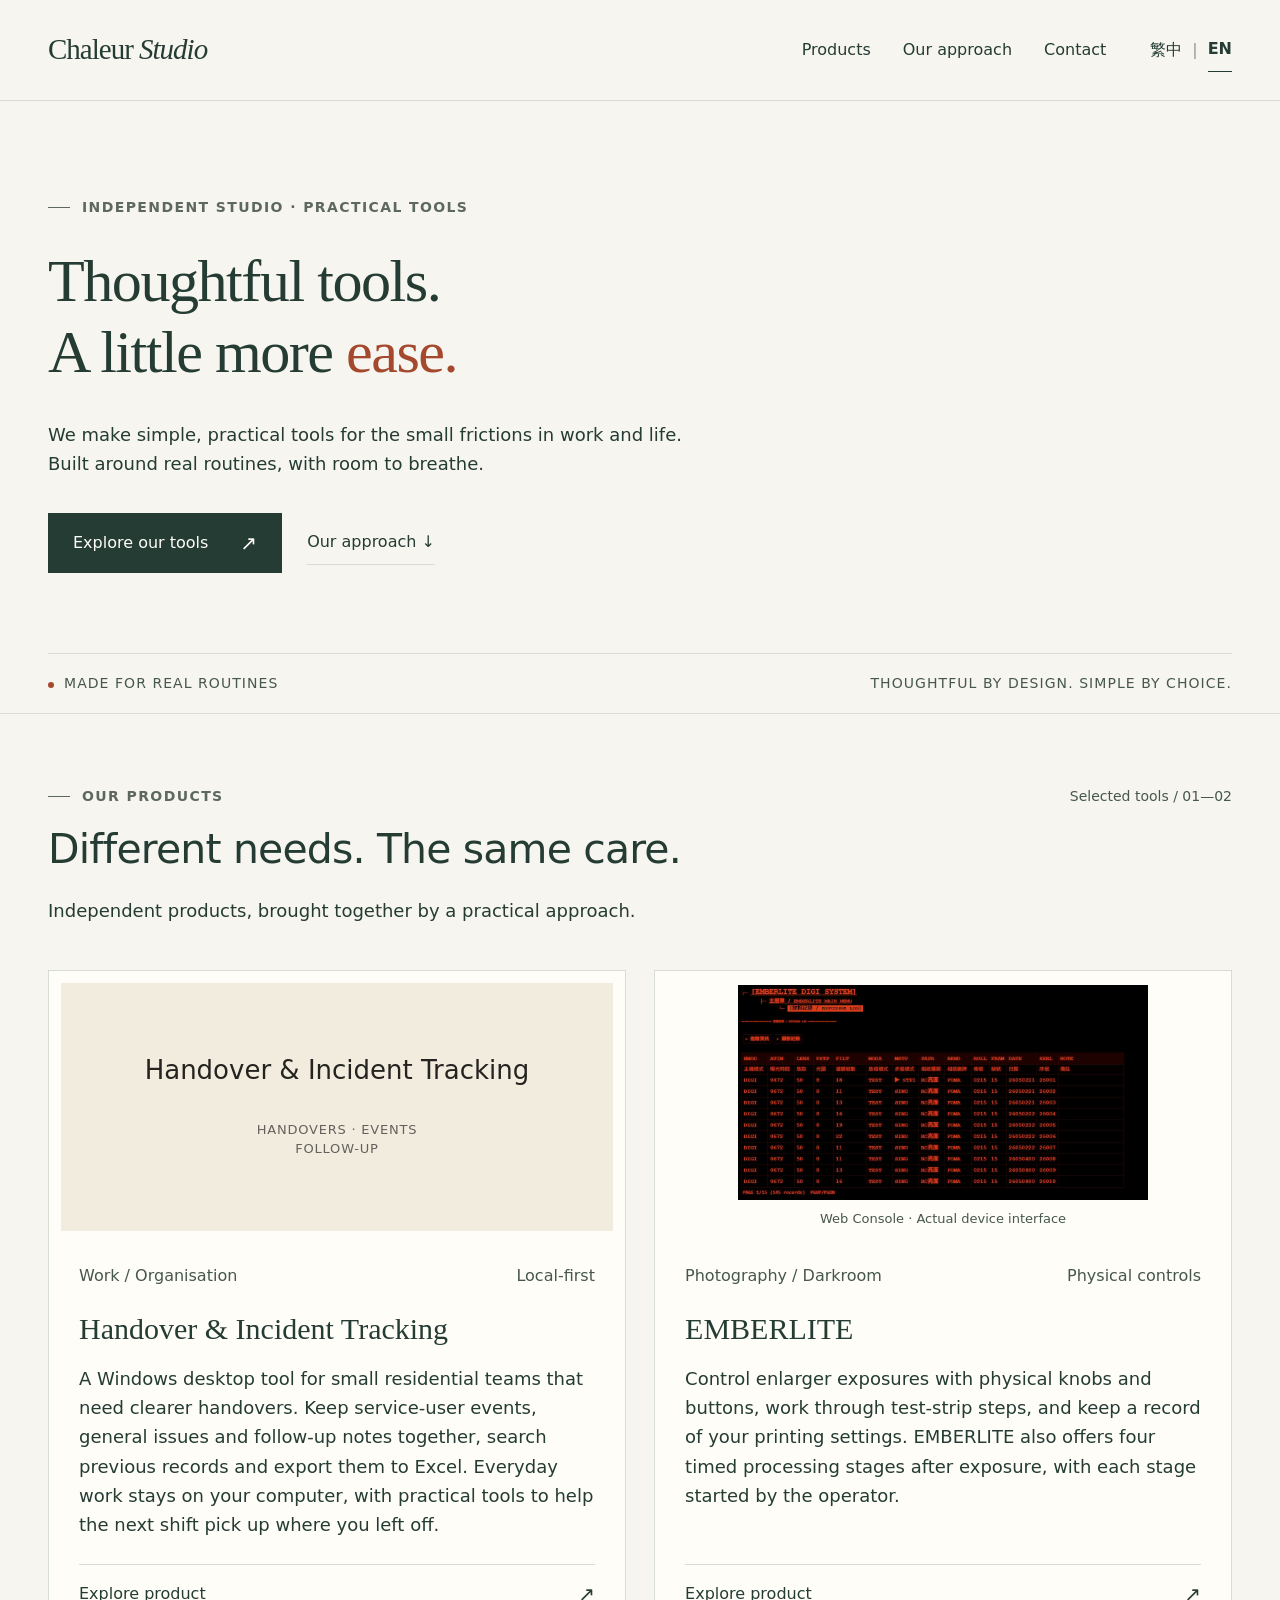
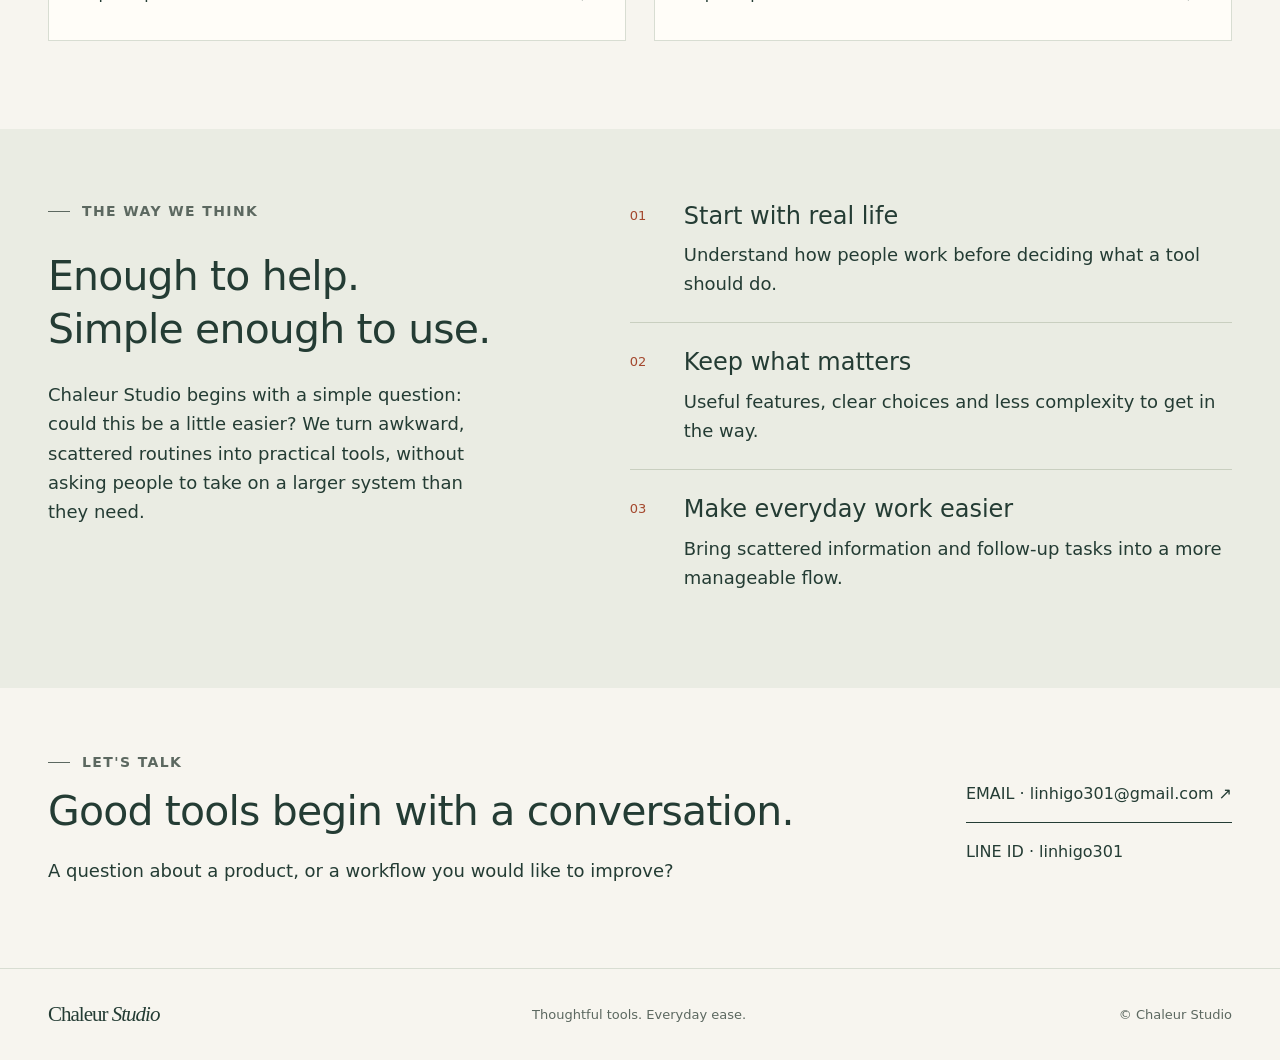
==== commit e6431c3b: "Add bilingual handover use cases and align site content" ====
--- a/en/index.html
+++ b/en/index.html
@@ -9,7 +9,7 @@
 <link rel="alternate" hreflang="zh-TW" href="../">
 <link rel="alternate" hreflang="en-GB" href="../en/">
 <link rel="alternate" hreflang="x-default" href="../">
-<link rel="stylesheet" href="../css/style.css?v=emberlite1">
+<link rel="stylesheet" href="../css/style.css?v=86a09af5bf22">
 <link rel="stylesheet" href="../css/home.css?v=366c74cbaa93">
 <script src="../js/main.js" defer></script>
 </head>
@@ -17,8 +17,8 @@
 <a class="skip" href="#main">Skip to content</a>
 <header class="header"><div class="container header-inner"><a class="wordmark" href="../en/" aria-label="Chaleur Studio home">Chaleur <span>Studio</span></a><nav id="navigation" class="navigation" aria-label="Main navigation"><a href="../en/#products">Products</a><a href="../en/#approach">Our approach</a><a href="../en/#contact">Contact</a></nav><nav class="language" aria-label="Language"><a href="../" lang="zh-TW" hreflang="zh-TW" >繁中</a><span class="divider" aria-hidden="true">|</span><a href="../en/" lang="en-GB" hreflang="en-GB" aria-current=page>EN</a></nav><button class="menu-toggle" type="button" aria-controls="navigation" aria-expanded="false">Menu</button></div></header>
 <main id="main"><div class="container"><section class="hero"><div><p class="eyebrow">Independent studio · Practical tools</p><h1>Thoughtful tools.<br>A little more <em>ease.</em></h1><p class="intro">We make simple, practical tools for the small frictions in work and life. Built around real routines, with room to breathe.</p><div class="actions"><a class="button" href="#products">Explore our tools<span class="arrow" aria-hidden="true">↗</span></a><a class="text-link" href="#approach">Our approach ↓</a></div></div></section><div class="hero-foot"><span><span class="dot"></span>Made for real routines</span><span>Thoughtful by design. Simple by choice.</span></div></div>
-<section class="section products" id="products"><div class="container"><div class="section-heading"><div><div class="products-kicker"><p class="eyebrow">Our products</p><span class="section-number">Selected tools / 01—02</span></div><h2>Different needs. The same care.</h2><p>Independent products, brought together by a practical approach.</p></div></div><div class="product-grid"><article class="product-card"><div class="card-visual"><div class="placeholder-copy"><p class="placeholder-title">Handover & Incident Tracking</p><p class="placeholder-caption" lang="en-GB">PRODUCT IMAGE<br>COMING SOON</p></div></div><div class="card-content"><div class="meta"><span>Work / Organisation</span><span>Local-first</span></div><h3>Handover & Incident Tracking</h3><p>A Windows desktop tool for small residential teams that need clearer handovers. Keep resident events, general issues and follow-up notes together, search previous records and export them to Excel. Everyday work stays on your computer, with practical tools to help the next shift pick up where you left off.</p><a class="card-link" href="products/handover-system/"><span>Explore product</span><span class="arrow" aria-hidden="true">↗</span></a></div></article><article class="product-card"><figure class="card-visual emberlite-card-visual"><img src="../images/emberlite/emberlite-exposure-log.png" alt="EMBERLITE Web Console — Exposure Log" width="1200" height="630" loading="lazy"><figcaption>Web Console · Actual device interface</figcaption></figure><div class="card-content"><div class="meta"><span>Photography / Darkroom</span><span>Physical controls</span></div><h3>EMBERLITE</h3><p>Control enlarger exposures with physical knobs and buttons, work through test-strip steps, and keep a record of your printing settings. EMBERLITE also offers four timed processing stages after exposure, with each stage started by the operator.</p><a class="card-link" href="products/emberlite/"><span>Explore product</span><span class="arrow" aria-hidden="true">↗</span></a></div></article></div></div></section>
-<section class="section philosophy" id="approach"><div class="container philosophy-layout"><div><p class="eyebrow">The way we think</p><h2>Enough to help.<br>Simple enough to use.</h2><p class="lead">Chaleur Studio begins with a simple question: could this be a little easier? We turn awkward, scattered routines into practical tools, without asking people to take on a larger system than they need.</p></div><div><article class="principle"><span class="num">01</span><div><h3>Start with real life</h3><p>Understand how people work before deciding what a tool should do.</p></div></article><article class="principle"><span class="num">02</span><div><h3>Keep what matters</h3><p>Useful features, clear choices and less complexity to get in the way.</p></div></article><article class="principle"><span class="num">03</span><div><h3>Make everyday work easier</h3><p>Bring scattered information and follow-up tasks into a more manageable flow.</p></div></article></div></div></section><section class="contact" id="contact"><div class="container contact-inner"><div><p class="eyebrow">Let's talk</p><h2>Good tools begin with a conversation.</h2><p>A question about a product, or a workflow you would like to improve?</p></div><div class="contact-details"><a class="contact-email" href="mailto:linhigo301@gmail.com">EMAIL · linhigo301@gmail.com ↗</a></div></div></section></main>
+<section class="section products" id="products"><div class="container"><div class="section-heading"><div><div class="products-kicker"><p class="eyebrow">Our products</p><span class="section-number">Selected tools / 01—02</span></div><h2>Different needs. The same care.</h2><p>Independent products, brought together by a practical approach.</p></div></div><div class="product-grid"><article class="product-card"><div class="card-visual"><div class="placeholder-copy"><p class="placeholder-title">Handover & Incident Tracking</p><p class="placeholder-caption" lang="en-GB">HANDOVERS · EVENTS<br>FOLLOW-UP</p></div></div><div class="card-content"><div class="meta"><span>Work / Organisation</span><span>Local-first</span></div><h3>Handover & Incident Tracking</h3><p>A Windows desktop tool for small residential teams that need clearer handovers. Keep service-user events, general issues and follow-up notes together, search previous records and export them to Excel. Everyday work stays on your computer, with practical tools to help the next shift pick up where you left off.</p><a class="card-link" href="products/handover-system/"><span>Explore product</span><span class="arrow" aria-hidden="true">↗</span></a></div></article><article class="product-card"><figure class="card-visual emberlite-card-visual"><img src="../images/emberlite/emberlite-exposure-log.png" alt="EMBERLITE Web Console — Exposure Log" width="1200" height="630" loading="lazy"><figcaption>Web Console · Actual device interface</figcaption></figure><div class="card-content"><div class="meta"><span>Photography / Darkroom</span><span>Physical controls</span></div><h3>EMBERLITE</h3><p>Control enlarger exposures with physical knobs and buttons, work through test-strip steps, and keep a record of your printing settings. EMBERLITE also offers four timed processing stages after exposure, with each stage started by the operator.</p><a class="card-link" href="products/emberlite/"><span>Explore product</span><span class="arrow" aria-hidden="true">↗</span></a></div></article></div></div></section>
+<section class="section philosophy" id="approach"><div class="container philosophy-layout"><div><p class="eyebrow">The way we think</p><h2>Enough to help.<br>Simple enough to use.</h2><p class="lead">Chaleur Studio begins with a simple question: could this be a little easier? We turn awkward, scattered routines into practical tools, without asking people to take on a larger system than they need.</p></div><div><article class="principle"><span class="num">01</span><div><h3>Start with real life</h3><p>Understand how people work before deciding what a tool should do.</p></div></article><article class="principle"><span class="num">02</span><div><h3>Keep what matters</h3><p>Useful features, clear choices and less complexity to get in the way.</p></div></article><article class="principle"><span class="num">03</span><div><h3>Make everyday work easier</h3><p>Bring scattered information and follow-up tasks into a more manageable flow.</p></div></article></div></div></section><section class="contact" id="contact"><div class="container contact-inner"><div><p class="eyebrow">Let's talk</p><h2>Good tools begin with a conversation.</h2><p>A question about a product, or a workflow you would like to improve?</p></div><div class="contact-details"><a class="contact-email" href="mailto:linhigo301@gmail.com">EMAIL · linhigo301@gmail.com ↗</a><p>LINE ID · linhigo301</p></div></div></section></main>
 <footer class="footer"><div class="container footer-inner"><a class="wordmark" href="../en/">Chaleur <span>Studio</span></a><p>Thoughtful tools. Everyday ease.</p><p>© Chaleur Studio</p></div></footer>
 </body>
 </html>
--- a/css/style.css
+++ b/css/style.css
@@ -101,6 +101,17 @@
 .product-hero { max-width: 840px; padding: 60px 0; }
 .product-hero h1 { margin: 0 0 24px; }
 .product-hero .intro { max-width: 700px; }
+.scenario-picker { display: flex; flex-wrap: wrap; align-items: center; gap: 10px 16px; margin: 0 0 28px; font-size: var(--type-control); }
+.scenario-picker label { color: var(--muted-strong); }
+.scenario-select-wrap { position: relative; max-width: 100%; min-width: 0; }
+.scenario-select-wrap::after { content: ''; position: absolute; right: 17px; top: calc(50% - 5px); width: 7px; height: 7px; border-right: 1px solid currentColor; border-bottom: 1px solid currentColor; transform: rotate(45deg); pointer-events: none; }
+.scenario-picker select { appearance: none; display: block; width: 100%; max-width: 100%; min-height: 48px; padding: 10px 40px 10px 14px; border: 1px solid var(--line); border-radius: 2px; background: var(--white); color: var(--ink); font: inherit; cursor: pointer; }
+.scenario-picker select:hover { border-color: var(--muted); background: var(--sage); }
+.scenario-picker select:focus-visible { outline: 2px solid var(--accent); outline-offset: 3px; }
+@media (max-width: 400px) {
+  .scenario-select-wrap { width: 100%; }
+  .scenario-picker select { font-size: .875rem; }
+}
 .chips { display: flex; gap: 10px; flex-wrap: wrap; margin-top: 25px; }
 .chip { border: 1px solid var(--line); padding: 5px 12px; border-radius: 2px; }
 .detail-grid { display: grid; grid-template-columns: 1fr 2fr; gap: 64px; padding: 58px 0; border-top: 1px solid var(--line); }
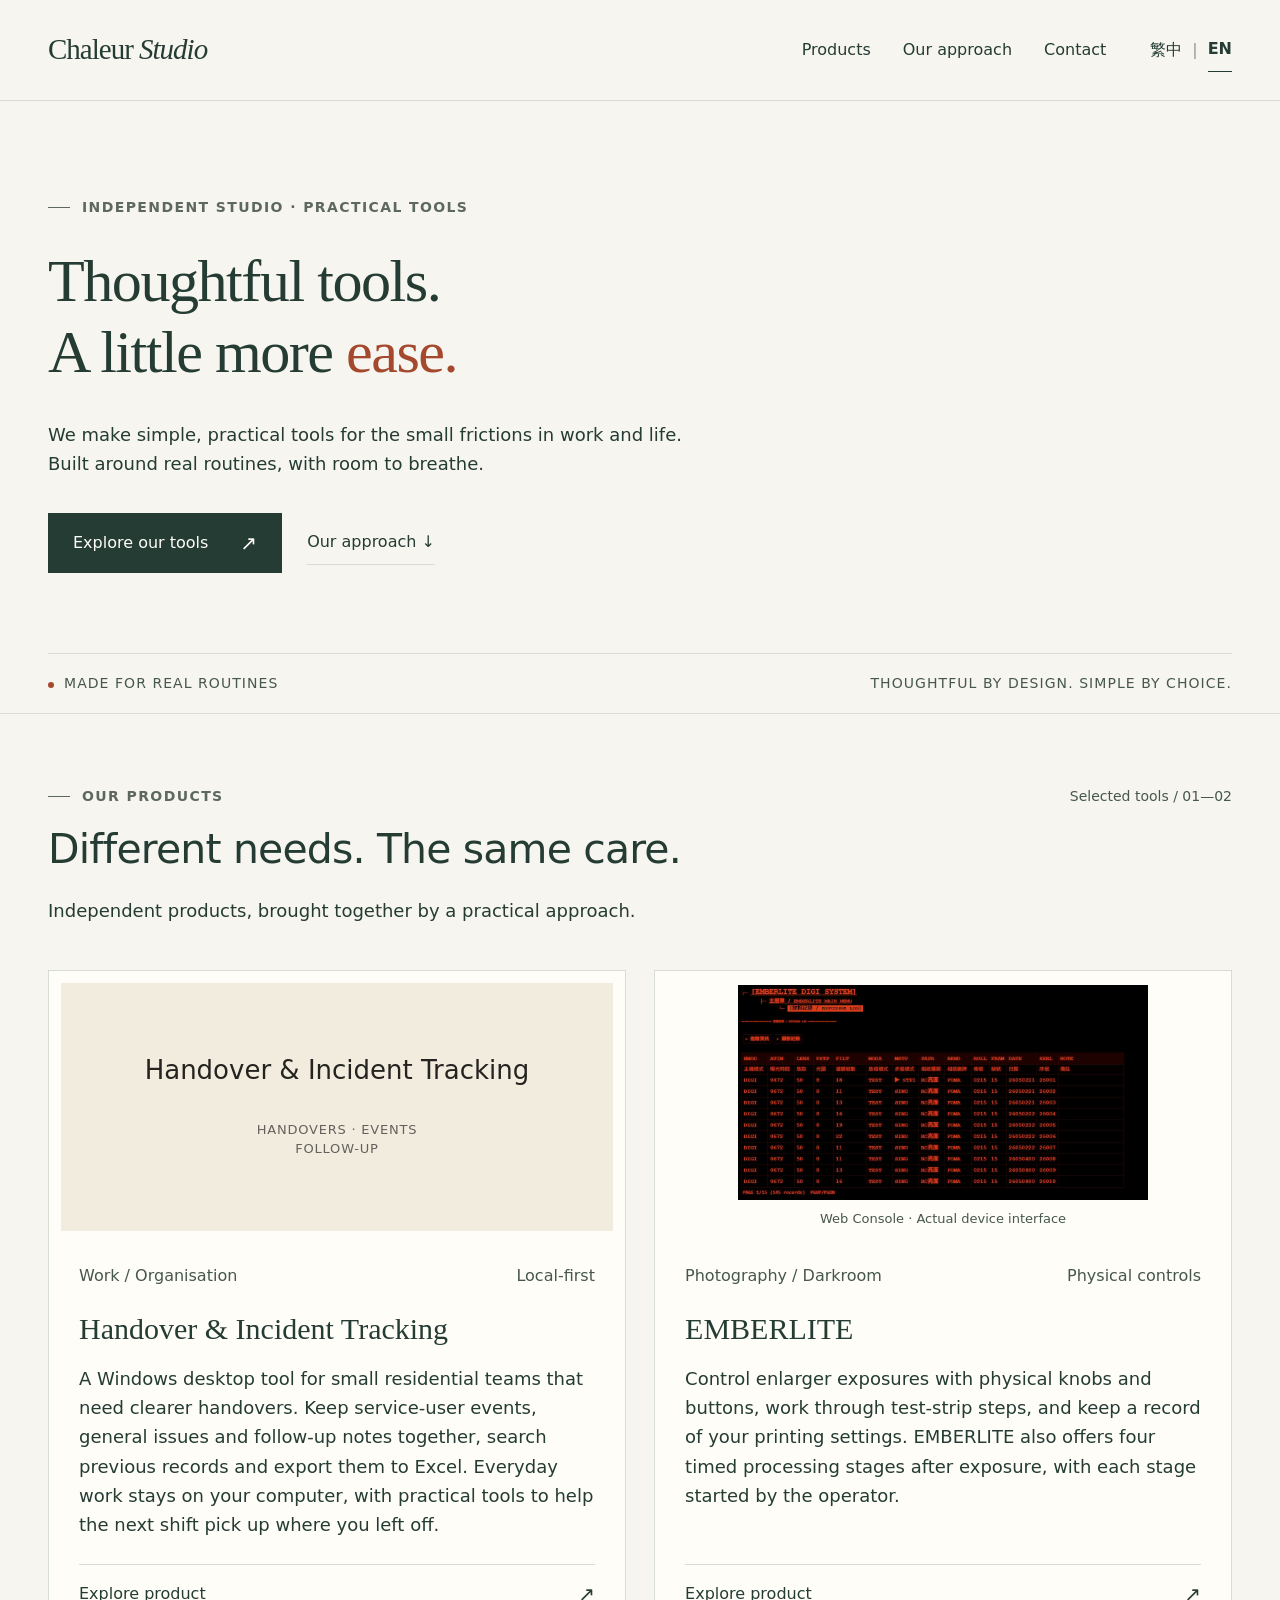
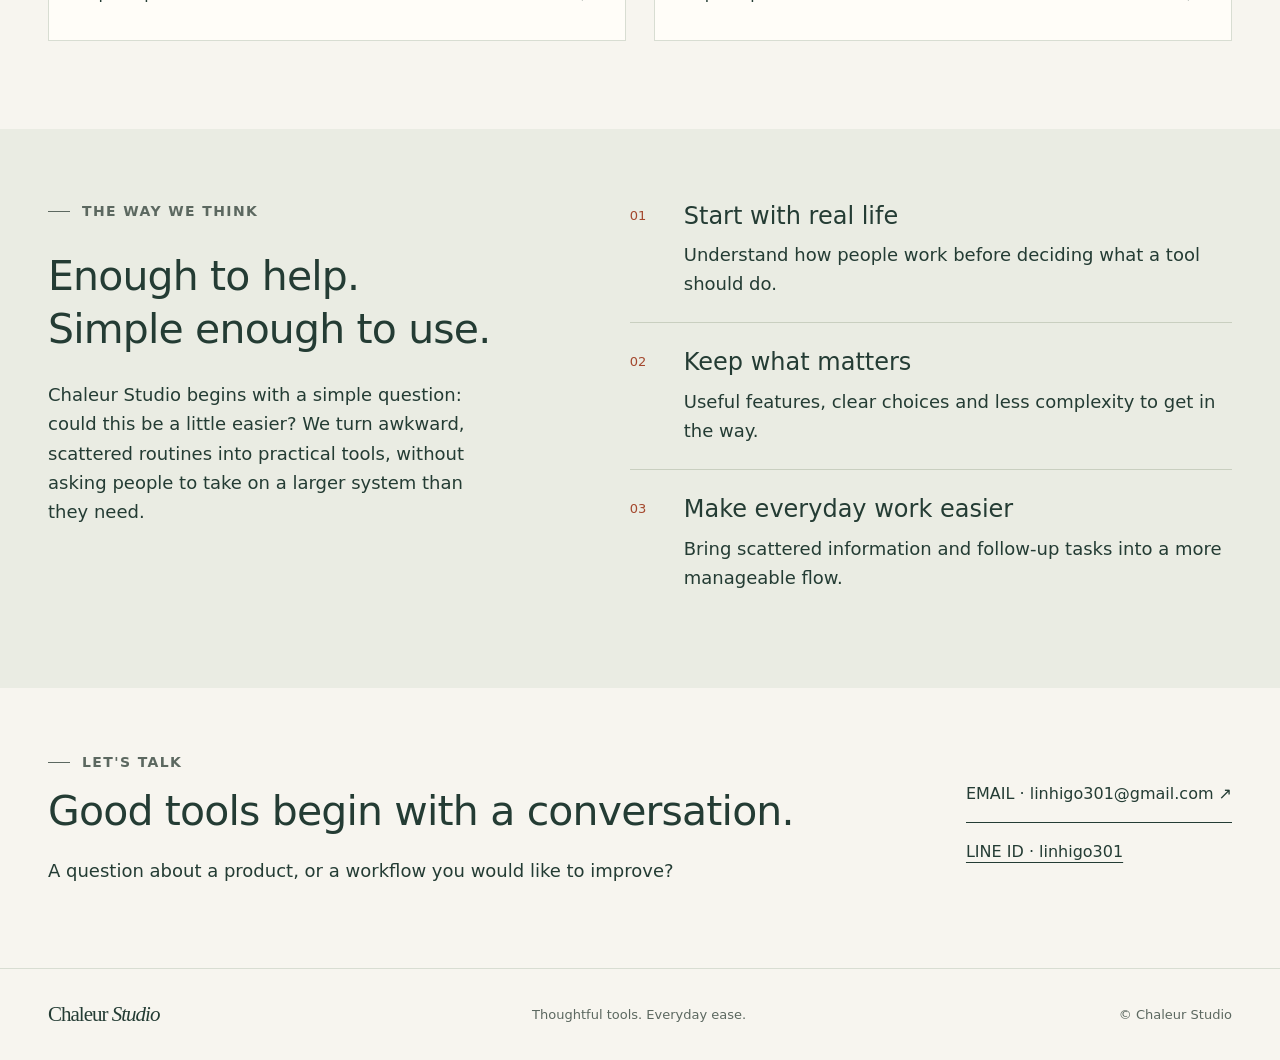
==== commit 4db74335: "Add centralized GA4 analytics with internal traffic exclusion" ====
--- a/en/index.html
+++ b/en/index.html
@@ -12,13 +12,14 @@
 <link rel="stylesheet" href="../css/style.css?v=86a09af5bf22">
 <link rel="stylesheet" href="../css/home.css?v=366c74cbaa93">
 <script src="../js/main.js" defer></script>
+<script src="../js/analytics.js?v=60735237b2be" defer></script>
 </head>
 <body class="home">
 <a class="skip" href="#main">Skip to content</a>
 <header class="header"><div class="container header-inner"><a class="wordmark" href="../en/" aria-label="Chaleur Studio home">Chaleur <span>Studio</span></a><nav id="navigation" class="navigation" aria-label="Main navigation"><a href="../en/#products">Products</a><a href="../en/#approach">Our approach</a><a href="../en/#contact">Contact</a></nav><nav class="language" aria-label="Language"><a href="../" lang="zh-TW" hreflang="zh-TW" >繁中</a><span class="divider" aria-hidden="true">|</span><a href="../en/" lang="en-GB" hreflang="en-GB" aria-current=page>EN</a></nav><button class="menu-toggle" type="button" aria-controls="navigation" aria-expanded="false">Menu</button></div></header>
 <main id="main"><div class="container"><section class="hero"><div><p class="eyebrow">Independent studio · Practical tools</p><h1>Thoughtful tools.<br>A little more <em>ease.</em></h1><p class="intro">We make simple, practical tools for the small frictions in work and life. Built around real routines, with room to breathe.</p><div class="actions"><a class="button" href="#products">Explore our tools<span class="arrow" aria-hidden="true">↗</span></a><a class="text-link" href="#approach">Our approach ↓</a></div></div></section><div class="hero-foot"><span><span class="dot"></span>Made for real routines</span><span>Thoughtful by design. Simple by choice.</span></div></div>
 <section class="section products" id="products"><div class="container"><div class="section-heading"><div><div class="products-kicker"><p class="eyebrow">Our products</p><span class="section-number">Selected tools / 01—02</span></div><h2>Different needs. The same care.</h2><p>Independent products, brought together by a practical approach.</p></div></div><div class="product-grid"><article class="product-card"><div class="card-visual"><div class="placeholder-copy"><p class="placeholder-title">Handover & Incident Tracking</p><p class="placeholder-caption" lang="en-GB">HANDOVERS · EVENTS<br>FOLLOW-UP</p></div></div><div class="card-content"><div class="meta"><span>Work / Organisation</span><span>Local-first</span></div><h3>Handover & Incident Tracking</h3><p>A Windows desktop tool for small residential teams that need clearer handovers. Keep service-user events, general issues and follow-up notes together, search previous records and export them to Excel. Everyday work stays on your computer, with practical tools to help the next shift pick up where you left off.</p><a class="card-link" href="products/handover-system/"><span>Explore product</span><span class="arrow" aria-hidden="true">↗</span></a></div></article><article class="product-card"><figure class="card-visual emberlite-card-visual"><img src="../images/emberlite/emberlite-exposure-log.png" alt="EMBERLITE Web Console — Exposure Log" width="1200" height="630" loading="lazy"><figcaption>Web Console · Actual device interface</figcaption></figure><div class="card-content"><div class="meta"><span>Photography / Darkroom</span><span>Physical controls</span></div><h3>EMBERLITE</h3><p>Control enlarger exposures with physical knobs and buttons, work through test-strip steps, and keep a record of your printing settings. EMBERLITE also offers four timed processing stages after exposure, with each stage started by the operator.</p><a class="card-link" href="products/emberlite/"><span>Explore product</span><span class="arrow" aria-hidden="true">↗</span></a></div></article></div></div></section>
-<section class="section philosophy" id="approach"><div class="container philosophy-layout"><div><p class="eyebrow">The way we think</p><h2>Enough to help.<br>Simple enough to use.</h2><p class="lead">Chaleur Studio begins with a simple question: could this be a little easier? We turn awkward, scattered routines into practical tools, without asking people to take on a larger system than they need.</p></div><div><article class="principle"><span class="num">01</span><div><h3>Start with real life</h3><p>Understand how people work before deciding what a tool should do.</p></div></article><article class="principle"><span class="num">02</span><div><h3>Keep what matters</h3><p>Useful features, clear choices and less complexity to get in the way.</p></div></article><article class="principle"><span class="num">03</span><div><h3>Make everyday work easier</h3><p>Bring scattered information and follow-up tasks into a more manageable flow.</p></div></article></div></div></section><section class="contact" id="contact"><div class="container contact-inner"><div><p class="eyebrow">Let's talk</p><h2>Good tools begin with a conversation.</h2><p>A question about a product, or a workflow you would like to improve?</p></div><div class="contact-details"><a class="contact-email" href="mailto:linhigo301@gmail.com">EMAIL · linhigo301@gmail.com ↗</a><p>LINE ID · linhigo301</p></div></div></section></main>
+<section class="section philosophy" id="approach"><div class="container philosophy-layout"><div><p class="eyebrow">The way we think</p><h2>Enough to help.<br>Simple enough to use.</h2><p class="lead">Chaleur Studio begins with a simple question: could this be a little easier? We turn awkward, scattered routines into practical tools, without asking people to take on a larger system than they need.</p></div><div><article class="principle"><span class="num">01</span><div><h3>Start with real life</h3><p>Understand how people work before deciding what a tool should do.</p></div></article><article class="principle"><span class="num">02</span><div><h3>Keep what matters</h3><p>Useful features, clear choices and less complexity to get in the way.</p></div></article><article class="principle"><span class="num">03</span><div><h3>Make everyday work easier</h3><p>Bring scattered information and follow-up tasks into a more manageable flow.</p></div></article></div></div></section><section class="contact" id="contact"><div class="container contact-inner"><div><p class="eyebrow">Let's talk</p><h2>Good tools begin with a conversation.</h2><p>A question about a product, or a workflow you would like to improve?</p></div><div class="contact-details"><a class="contact-email" href="mailto:linhigo301@gmail.com">EMAIL · linhigo301@gmail.com ↗</a><p><a href="https://line.me/ti/p/~linhigo301">LINE ID · linhigo301</a></p></div></div></section></main>
 <footer class="footer"><div class="container footer-inner"><a class="wordmark" href="../en/">Chaleur <span>Studio</span></a><p>Thoughtful tools. Everyday ease.</p><p>© Chaleur Studio</p></div></footer>
 </body>
 </html>
